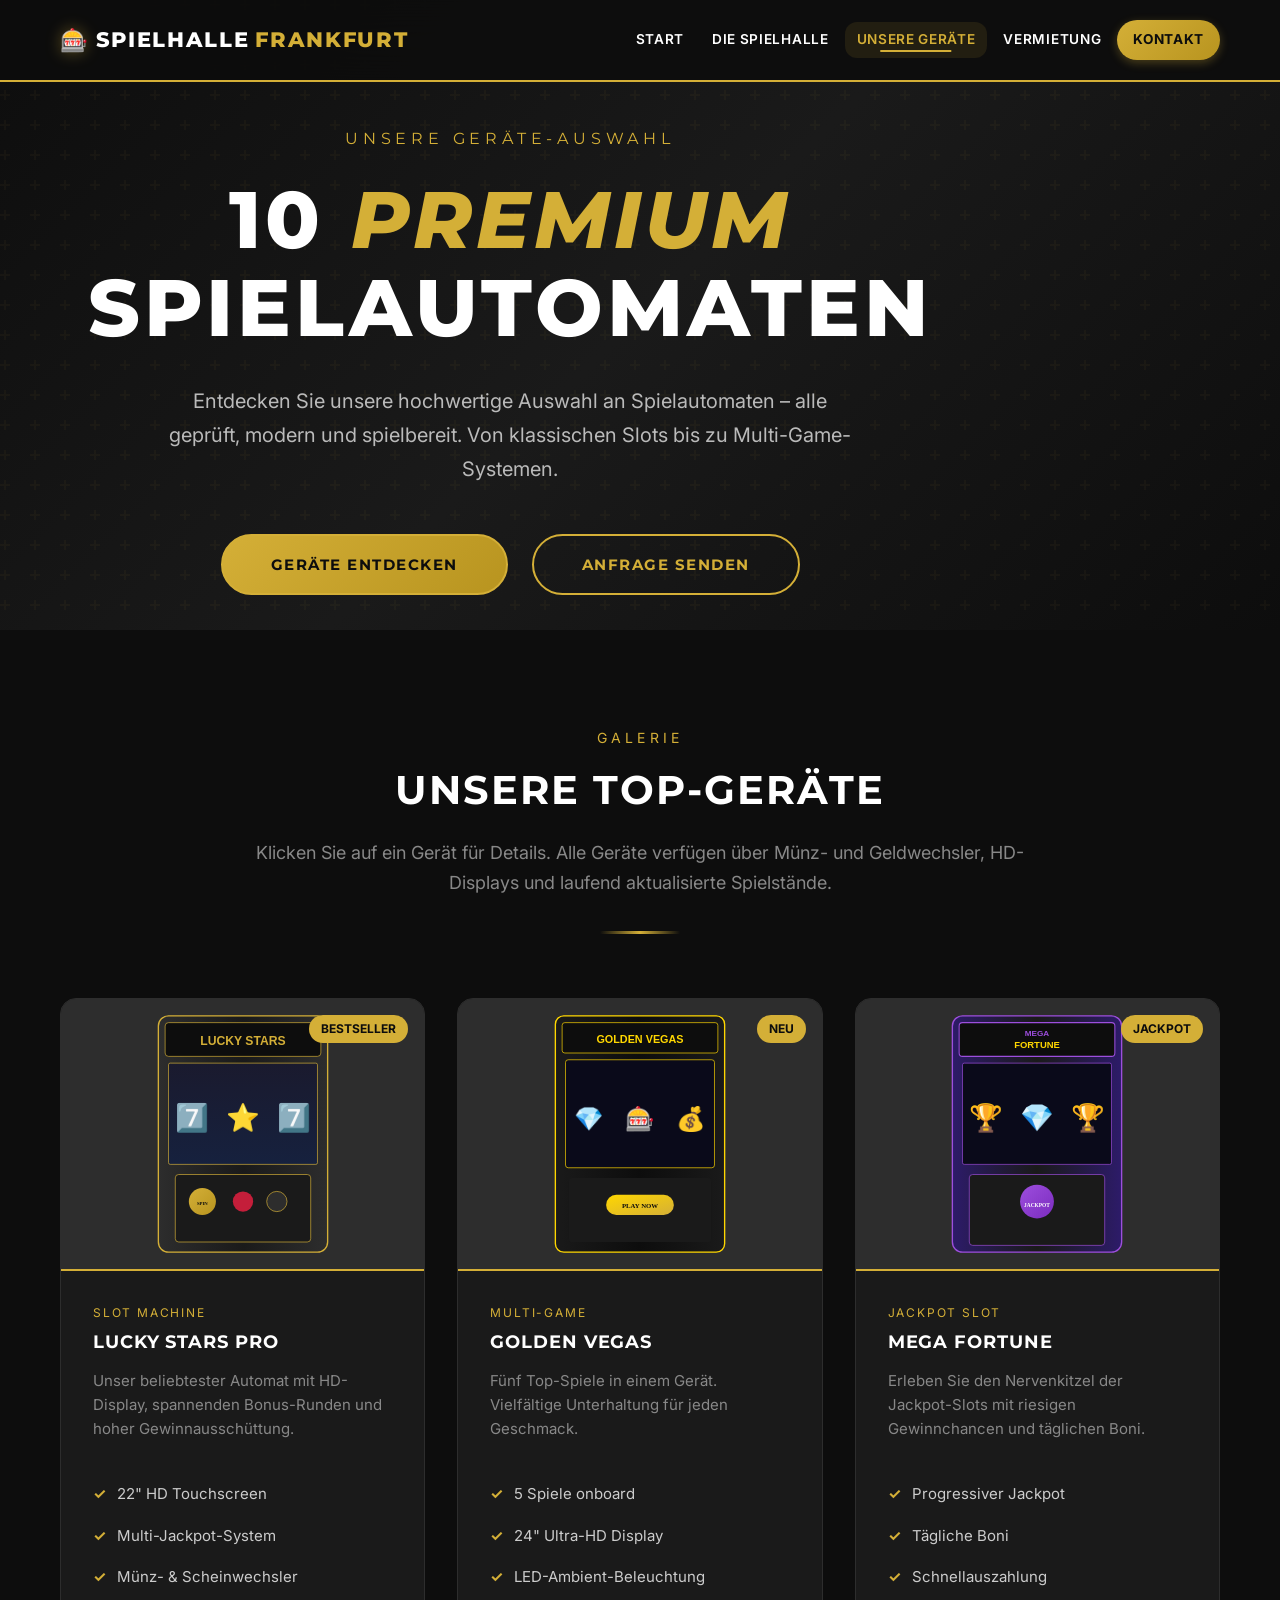
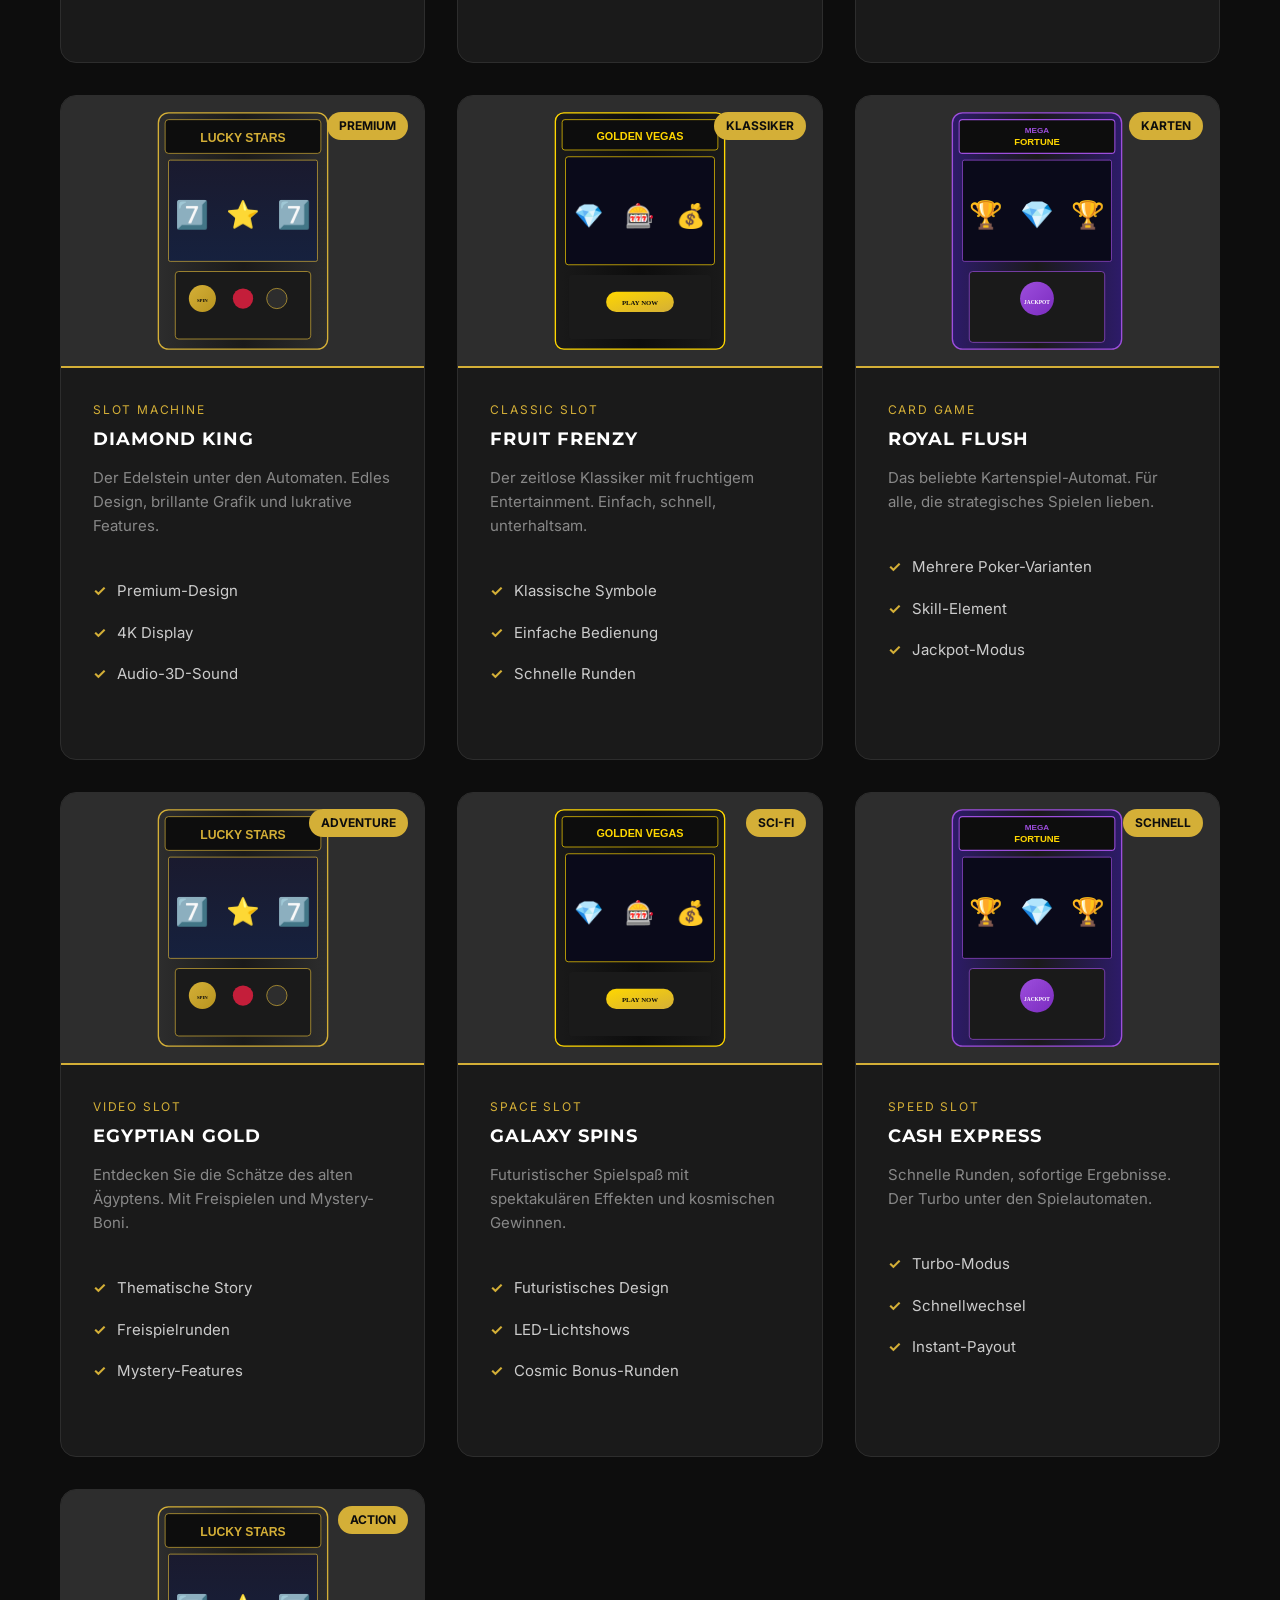
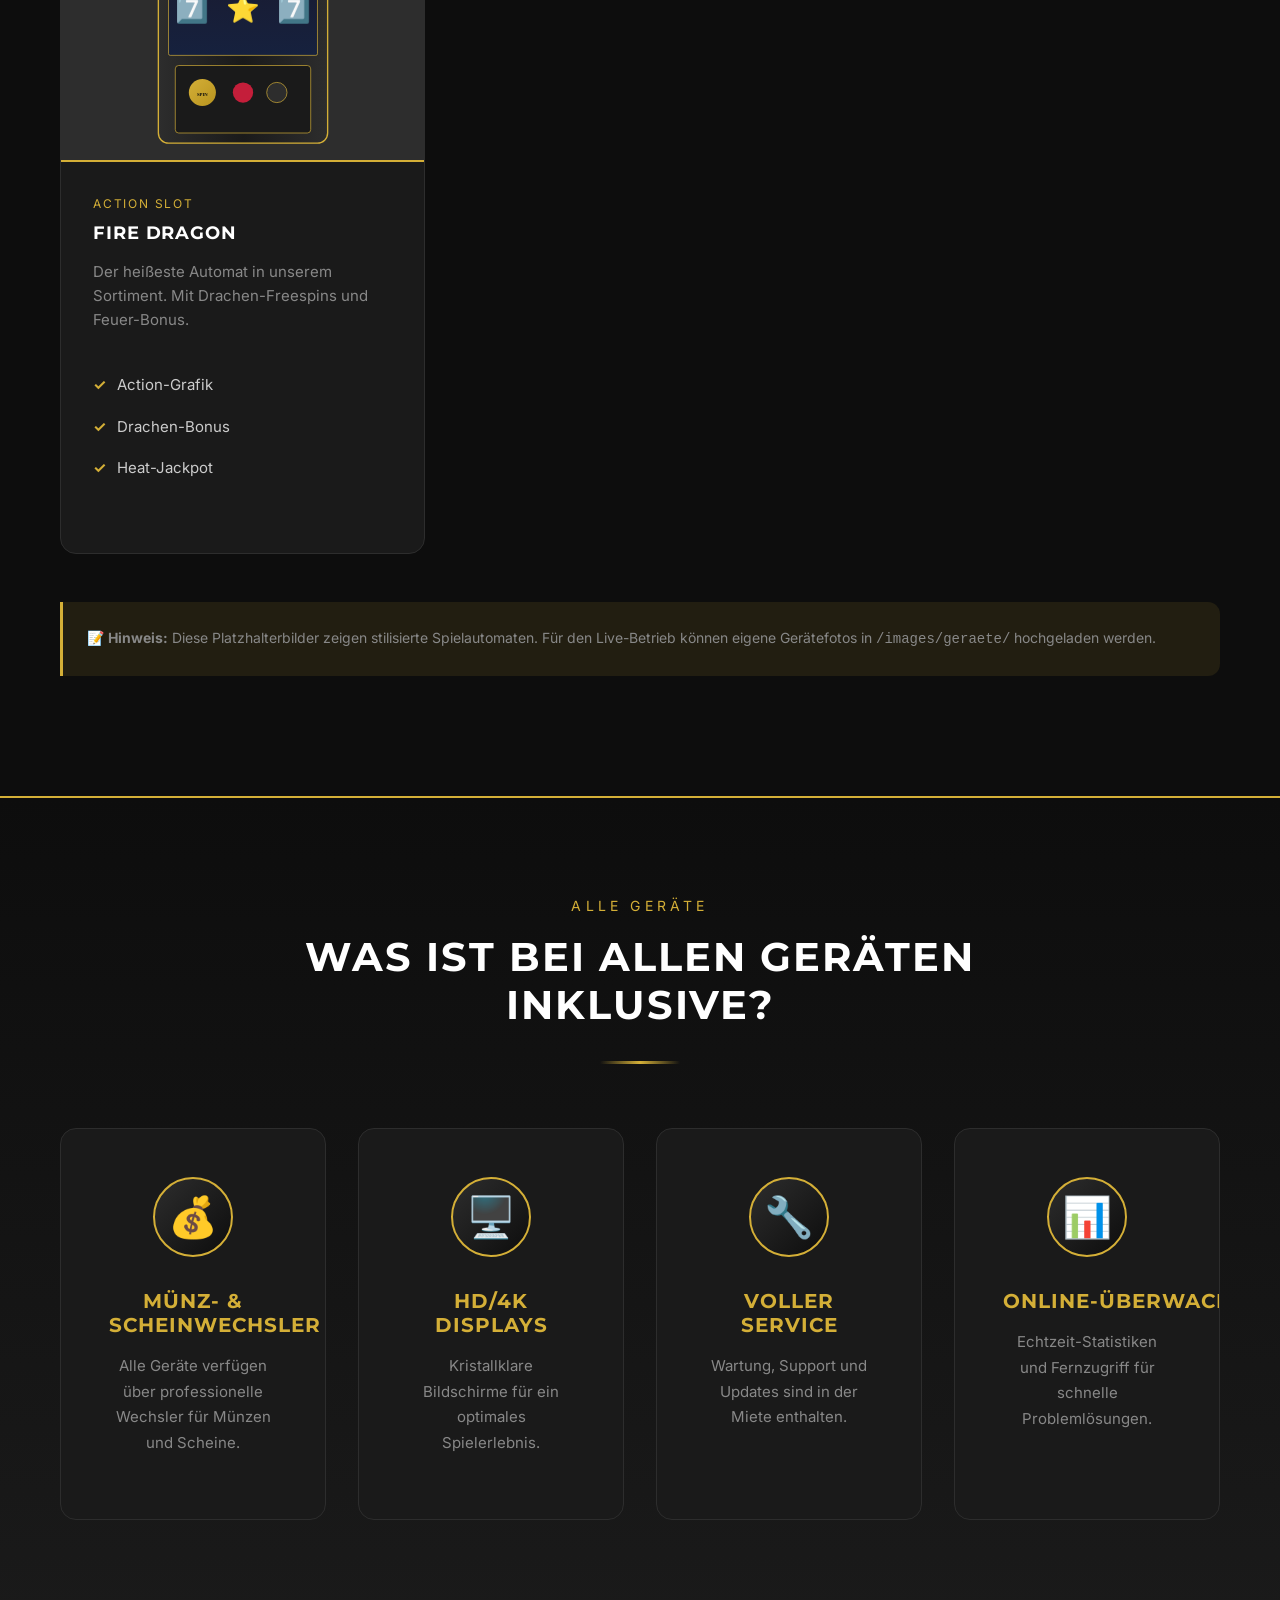
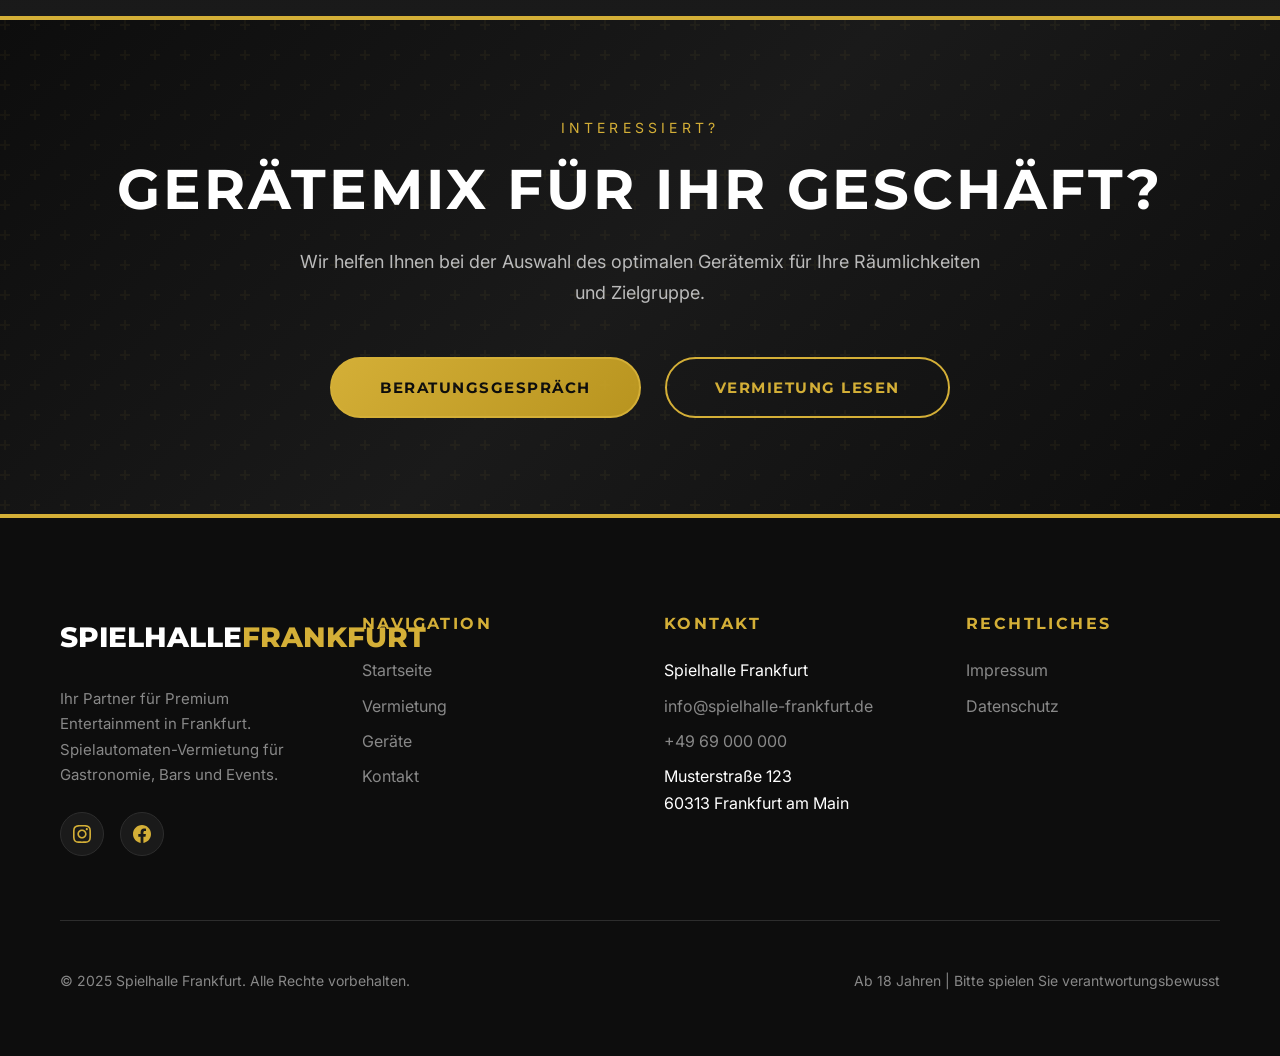
==== geraete.html @ e0581726 "Initial commit - Spielhalle Frankfurt Website" ====
<!DOCTYPE html>
<html lang="de">
<head>
    <meta charset="UTF-8">
    <meta name="viewport" content="width=device-width, initial-scale=1.0">
    <title>Unsere Geräte | Spielhalle Frankfurt</title>
    <meta name="description" content="10 hochwertige Spielautomaten zur Vermietung. Premium Slots, Multi-Games, Jackpots & mehr. Alle Geräte geprüft und auf dem neuesten Stand.">
    <meta name="keywords" content="Spielautomaten, Slots, Multi-Game, Jackpot, Vermietung, Frankfurt">
    
    <link rel="preconnect" href="https://fonts.googleapis.com">
    <link rel="preconnect" href="https://fonts.gstatic.com" crossorigin>
    <link href="https://fonts.googleapis.com/css2?family=Inter:wght@400;500;600&family=Montserrat:wght@400;600;700;800&display=swap" rel="stylesheet">
    
    <link rel="stylesheet" href="css/style.css">
    
    <meta property="og:title" content="Unsere Geräte | Spielhalle Frankfurt">
    <meta property="og:description" content="10 hochwertige Spielautomaten zur Vermietung">
    <meta property="og:type" content="website">
</head>
<body>
    <header class="header" id="header">
        <div class="container">
            <nav class="nav">
                <a href="index.html" class="logo">
                    <span class="logo__icon">🎰</span>
                    SPIELHALLE<span>FRANKFURT</span>
                </a>
                
                <button class="nav__toggle" id="navToggle" aria-label="Menü öffnen">
                    <span></span>
                    <span></span>
                    <span></span>
                </button>
                
                <ul class="nav__menu" id="navMenu">
                    <li><a href="index.html" class="nav__link">Start</a></li>
                    <li><a href="index.html#spielhalle" class="nav__link">Die Spielhalle</a></li>
                    <li><a href="geraete.html" class="nav__link active">Unsere Geräte</a></li>
                    <li><a href="vermietung.html" class="nav__link">Vermietung</a></li>
                    <li><a href="kontakt.html" class="nav__link nav__link--cta">Kontakt</a></li>
                </ul>
            </nav>
        </div>
    </header>

    <section class="hero" style="min-height: 70vh;">
        <div class="container">
            <div class="hero__content">
                <p class="hero__subtitle">Unsere Geräte-Auswahl</p>
                <h1 class="hero__title">
                    10 <span>Premium</span> Spielautomaten
                </h1>
                <p class="hero__text">
                    Entdecken Sie unsere hochwertige Auswahl an Spielautomaten – 
                    alle geprüft, modern und spielbereit. Von klassischen Slots bis zu Multi-Game-Systemen.
                </p>
                <div class="hero__buttons">
                    <a href="#geraete" class="btn btn--gold">Geräte entdecken</a>
                    <a href="kontakt.html" class="btn btn--outline-gold">Anfrage senden</a>
                </div>
            </div>
        </div>
    </section>

    <section class="section section--black" id="geraete">
        <div class="container">
            <header class="section-header">
                <p class="section-header__label">Galerie</p>
                <h2 class="section-header__title">Unsere Top-Geräte</h2>
                <p class="section-header__text">Klicken Sie auf ein Gerät für Details. Alle Geräte verfügen über Münz- und Geldwechsler, 
                HD-Displays und laufend aktualisierte Spielstände.</p>
                <div class="section-header__line"></div>
            </header>
            
            <div class="device-grid">
                <!-- Gerät 1 -->
                <div class="device-card">
                    <div class="device-card__image">
                        <img src="images/geraete/slot-1.svg" alt="Lucky Stars Pro Spielautomat" loading="lazy">
                        <span class="device-card__tag">Bestseller</span>
                    </div>
                    <div class="device-card__content">
                        <p class="device-card__category">Slot Machine</p>
                        <h3 class="device-card__title">Lucky Stars Pro</h3>
                        <p class="device-card__description">Unser beliebtester Automat mit HD-Display, spannenden Bonus-Runden und hoher Gewinnausschüttung.</p>
                        <ul class="service-card__list" style="margin-top: 1rem;">
                            <li>22" HD Touchscreen</li>
                            <li>Multi-Jackpot-System</li>
                            <li>Münz- & Scheinwechsler</li>
                        </ul>
                    </div>
                </div>
                
                <!-- Gerät 2 -->
                <div class="device-card">
                    <div class="device-card__image">
                        <img src="images/geraete/slot-2.svg" alt="Golden Vegas Spielautomat" loading="lazy">
                        <span class="device-card__tag">Neu</span>
                    </div>
                    <div class="device-card__content">
                        <p class="device-card__category">Multi-Game</p>
                        <h3 class="device-card__title">Golden Vegas</h3>
                        <p class="device-card__description">Fünf Top-Spiele in einem Gerät. Vielfältige Unterhaltung für jeden Geschmack.</p>
                        <ul class="service-card__list" style="margin-top: 1rem;">
                            <li>5 Spiele onboard</li>
                            <li>24" Ultra-HD Display</li>
                            <li>LED-Ambient-Beleuchtung</li>
                        </ul>
                    </div>
                </div>
                
                <!-- Gerät 3 -->
                <div class="device-card">
                    <div class="device-card__image">
                        <img src="images/geraete/slot-3.svg" alt="Mega Fortune Jackpot Spielautomat" loading="lazy">
                        <span class="device-card__tag">Jackpot</span>
                    </div>
                    <div class="device-card__content">
                        <p class="device-card__category">Jackpot Slot</p>
                        <h3 class="device-card__title">Mega Fortune</h3>
                        <p class="device-card__description">Erleben Sie den Nervenkitzel der Jackpot-Slots mit riesigen Gewinnchancen und täglichen Boni.</p>
                        <ul class="service-card__list" style="margin-top: 1rem;">
                            <li>Progressiver Jackpot</li>
                            <li>Tägliche Boni</li>
                            <li>Schnellauszahlung</li>
                        </ul>
                    </div>
                </div>
                
                <!-- Gerät 4 -->
                <div class="device-card">
                    <div class="device-card__image">
                        <img src="images/geraete/slot-1.svg" alt="Diamond King Spielautomat" loading="lazy">
                        <span class="device-card__tag">Premium</span>
                    </div>
                    <div class="device-card__content">
                        <p class="device-card__category">Slot Machine</p>
                        <h3 class="device-card__title">Diamond King</h3>
                        <p class="device-card__description">Der Edelstein unter den Automaten. Edles Design, brillante Grafik und lukrative Features.</p>
                        <ul class="service-card__list" style="margin-top: 1rem;">
                            <li>Premium-Design</li>
                            <li>4K Display</li>
                            <li>Audio-3D-Sound</li>
                        </ul>
                    </div>
                </div>
                
                <!-- Gerät 5 -->
                <div class="device-card">
                    <div class="device-card__image">
                        <img src="images/geraete/slot-2.svg" alt="Fruit Frenzy Spielautomat" loading="lazy">
                        <span class="device-card__tag">Klassiker</span>
                    </div>
                    <div class="device-card__content">
                        <p class="device-card__category">Classic Slot</p>
                        <h3 class="device-card__title">Fruit Frenzy</h3>
                        <p class="device-card__description">Der zeitlose Klassiker mit fruchtigem Entertainment. Einfach, schnell, unterhaltsam.</p>
                        <ul class="service-card__list" style="margin-top: 1rem;">
                            <li>Klassische Symbole</li>
                            <li>Einfache Bedienung</li>
                            <li>Schnelle Runden</li>
                        </ul>
                    </div>
                </div>
                
                <!-- Gerät 6 -->
                <div class="device-card">
                    <div class="device-card__image">
                        <img src="images/geraete/slot-3.svg" alt="Royal Flush Spielautomat" loading="lazy">
                        <span class="device-card__tag">Karten</span>
                    </div>
                    <div class="device-card__content">
                        <p class="device-card__category">Card Game</p>
                        <h3 class="device-card__title">Royal Flush</h3>
                        <p class="device-card__description">Das beliebte Kartenspiel-Automat. Für alle, die strategisches Spielen lieben.</p>
                        <ul class="service-card__list" style="margin-top: 1rem;">
                            <li>Mehrere Poker-Varianten</li>
                            <li>Skill-Element</li>
                            <li>Jackpot-Modus</li>
                        </ul>
                    </div>
                </div>
                
                <!-- Gerät 7 -->
                <div class="device-card">
                    <div class="device-card__image">
                        <img src="images/geraete/slot-1.svg" alt="Egyptian Gold Spielautomat" loading="lazy">
                        <span class="device-card__tag">Adventure</span>
                    </div>
                    <div class="device-card__content">
                        <p class="device-card__category">Video Slot</p>
                        <h3 class="device-card__title">Egyptian Gold</h3>
                        <p class="device-card__description">Entdecken Sie die Schätze des alten Ägyptens. Mit Freispielen und Mystery-Boni.</p>
                        <ul class="service-card__list" style="margin-top: 1rem;">
                            <li>Thematische Story</li>
                            <li>Freispielrunden</li>
                            <li>Mystery-Features</li>
                        </ul>
                    </div>
                </div>
                
                <!-- Gerät 8 -->
                <div class="device-card">
                    <div class="device-card__image">
                        <img src="images/geraete/slot-2.svg" alt="Galaxy Spins Spielautomat" loading="lazy">
                        <span class="device-card__tag">Sci-Fi</span>
                    </div>
                    <div class="device-card__content">
                        <p class="device-card__category">Space Slot</p>
                        <h3 class="device-card__title">Galaxy Spins</h3>
                        <p class="device-card__description">Futuristischer Spielspaß mit spektakulären Effekten und kosmischen Gewinnen.</p>
                        <ul class="service-card__list" style="margin-top: 1rem;">
                            <li>Futuristisches Design</li>
                            <li>LED-Lichtshows</li>
                            <li>Cosmic Bonus-Runden</li>
                        </ul>
                    </div>
                </div>
                
                <!-- Gerät 9 -->
                <div class="device-card">
                    <div class="device-card__image">
                        <img src="images/geraete/slot-3.svg" alt="Cash Express Spielautomat" loading="lazy">
                        <span class="device-card__tag">Schnell</span>
                    </div>
                    <div class="device-card__content">
                        <p class="device-card__category">Speed Slot</p>
                        <h3 class="device-card__title">Cash Express</h3>
                        <p class="device-card__description">Schnelle Runden, sofortige Ergebnisse. Der Turbo unter den Spielautomaten.</p>
                        <ul class="service-card__list" style="margin-top: 1rem;">
                            <li>Turbo-Modus</li>
                            <li>Schnellwechsel</li>
                            <li>Instant-Payout</li>
                        </ul>
                    </div>
                </div>
                
                <!-- Gerät 10 -->
                <div class="device-card">
                    <div class="device-card__image">
                        <img src="images/geraete/slot-1.svg" alt="Fire Dragon Spielautomat" loading="lazy">
                        <span class="device-card__tag">Action</span>
                    </div>
                    <div class="device-card__content">
                        <p class="device-card__category">Action Slot</p>
                        <h3 class="device-card__title">Fire Dragon</h3>
                        <p class="device-card__description">Der heißeste Automat in unserem Sortiment. Mit Drachen-Freespins und Feuer-Bonus.</p>
                        <ul class="service-card__list" style="margin-top: 1rem;">
                            <li>Action-Grafik</li>
                            <li>Drachen-Bonus</li>
                            <li>Heat-Jackpot</li>
                        </ul>
                    </div>
                </div>
            </div>
            
            <div class="todo-note" style="margin-top: 3rem;">
                <strong>Hinweis:</strong> Diese Platzhalterbilder zeigen stilisierte Spielautomaten. 
                Für den Live-Betrieb können eigene Gerätefotos in <code>/images/geraete/</code> hochgeladen werden.
            </div>
        </div>
    </section>

    <section class="section section--gold-accent">
        <div class="container">
            <header class="section-header">
                <p class="section-header__label">Alle Geräte</p>
                <h2 class="section-header__title">Was ist bei allen Geräten inklusive?</h2>
                <div class="section-header__line"></div>
            </header>
            
            <div class="feature-grid">
                <div class="feature-card">
                    <div class="feature-card__icon">💰</div>
                    <h3 class="feature-card__title">Münz- & Scheinwechsler</h3>
                    <p class="feature-card__text">Alle Geräte verfügen über professionelle Wechsler für Münzen und Scheine.</p>
                </div>
                
                <div class="feature-card">
                    <div class="feature-card__icon">🖥️</div>
                    <h3 class="feature-card__title">HD/4K Displays</h3>
                    <p class="feature-card__text">Kristallklare Bildschirme für ein optimales Spielerlebnis.</p>
                </div>
                
                <div class="feature-card">
                    <div class="feature-card__icon">🔧</div>
                    <h3 class="feature-card__title">Voller Service</h3>
                    <p class="feature-card__text">Wartung, Support und Updates sind in der Miete enthalten.</p>
                </div>
                
                <div class="feature-card">
                    <div class="feature-card__icon">📊</div>
                    <h3 class="feature-card__title">Online-Überwachung</h3>
                    <p class="feature-card__text">Echtzeit-Statistiken und Fernzugriff für schnelle Problemlösungen.</p>
                </div>
            </div>
        </div>
    </section>

    <section class="cta-section">
        <div class="container">
            <p class="section-header__label" style="margin-bottom: 1rem;">Interessiert?</p>
            <h2 class="cta-section__title">Gerätemix für Ihr Geschäft?</h2>
            <p class="cta-section__text">Wir helfen Ihnen bei der Auswahl des optimalen Gerätemix für Ihre Räumlichkeiten und Zielgruppe.</p>
            <div class="hero__buttons" style="justify-content: center;">
                <a href="kontakt.html" class="btn btn--gold">Beratungsgespräch</a>
                <a href="vermietung.html" class="btn btn--outline-gold">Vermietung lesen</a>
            </div>
        </div>
    </section>

    <footer class="footer">
        <div class="container">
            <div class="footer-grid">
                <div class="footer-brand">
                    <p class="footer-logo">SPIELHALLE<span>FRANKFURT</span></p>
                    <p class="footer-text">Ihr Partner für Premium Entertainment in Frankfurt. Spielautomaten-Vermietung für Gastronomie, Bars und Events.</p>
                    <div class="footer-social">
                        <a href="#" aria-label="Instagram">
                            <svg width="18" height="18" viewBox="0 0 24 24" fill="currentColor"><path d="M12 2.163c3.204 0 3.584.012 4.85.07 3.252.148 4.771 1.691 4.919 4.919.058 1.265.069 1.645.069 4.849 0 3.205-.012 3.584-.069 4.849-.149 3.225-1.664 4.771-4.919 4.919-1.266.058-1.644.07-4.85.07-3.204 0-3.584-.012-4.849-.07-3.26-.149-4.771-1.699-4.919-4.92-.058-1.265-.07-1.644-.07-4.849 0-3.204.013-3.583.07-4.849.149-3.227 1.664-4.771 4.919-4.919 1.266-.057 1.645-.069 4.849-.069zm0-2.163c-3.259 0-3.667.014-4.947.072-4.358.2-6.78 2.618-6.98 6.98-.059 1.281-.073 1.689-.073 4.948 0 3.259.014 3.668.072 4.948.2 4.358 2.618 6.78 6.98 6.98 1.281.058 1.689.072 4.948.072 3.259 0 3.668-.014 4.948-.072 4.354-.2 6.782-2.618 6.979-6.98.059-1.28.073-1.689.073-4.948 0-3.259-.014-3.667-.072-4.947-.196-4.354-2.617-6.78-6.979-6.98-1.281-.059-1.69-.073-4.949-.073zm0 5.838c-3.403 0-6.162 2.759-6.162 6.162s2.759 6.163 6.162 6.163 6.162-2.759 6.162-6.163c0-3.403-2.759-6.162-6.162-6.162zm0 10.162c-2.209 0-4-1.79-4-4 0-2.209 1.791-4 4-4s4 1.791 4 4c0 2.21-1.791 4-4 4zm6.406-11.845c-.796 0-1.441.645-1.441 1.44s.645 1.44 1.441 1.44c.795 0 1.439-.645 1.439-1.44s-.644-1.44-1.439-1.44z"/></svg>
                        </a>
                        <a href="#" aria-label="Facebook">
                            <svg width="18" height="18" viewBox="0 0 24 24" fill="currentColor"><path d="M24 12.073c0-6.627-5.373-12-12-12s-12 5.373-12 12c0 5.99 4.388 10.954 10.125 11.854v-8.385H7.078v-3.47h3.047V9.43c0-3.007 1.792-4.669 4.533-4.669 1.312 0 2.686.235 2.686.235v2.953H15.83c-1.491 0-1.956.925-1.956 1.874v2.25h3.328l-.532 3.47h-2.796v8.385C19.612 23.027 24 18.062 24 12.073z"/></svg>
                        </a>
                    </div>
                </div>
                
                <div class="footer-nav">
                    <h4 class="footer-title">Navigation</h4>
                    <ul class="footer-links">
                        <li><a href="index.html">Startseite</a></li>
                        <li><a href="vermietung.html">Vermietung</a></li>
                        <li><a href="geraete.html">Geräte</a></li>
                        <li><a href="kontakt.html">Kontakt</a></li>
                    </ul>
                </div>
                
                <div class="footer-contact">
                    <h4 class="footer-title">Kontakt</h4>
                    <ul class="footer-links">
                        <li>Spielhalle Frankfurt</li>
                        <li><a href="mailto:info@spielhalle-frankfurt.de">info@spielhalle-frankfurt.de</a></li>
                        <li><a href="tel:+4969000000">+49 69 000 000</a></li>
                        <li>Musterstraße 123<br>60313 Frankfurt am Main</li>
                    </ul>
                </div>
                
                <div class="footer-legal">
                    <h4 class="footer-title">Rechtliches</h4>
                    <ul class="footer-links">
                        <li><a href="impressum.html">Impressum</a></li>
                        <li><a href="datenschutz.html">Datenschutz</a></li>
                    </ul>
                </div>
            </div>
            
            <div class="footer-bottom">
                <p>&copy; 2025 Spielhalle Frankfurt. Alle Rechte vorbehalten.</p>
                <p>Ab 18 Jahren | Bitte spielen Sie verantwortungsbewusst</p>
            </div>
        </div>
    </footer>

    <script src="js/main.js"></script>
</body>
</html>
---- css/style.css ----
/* ========================================
   SPIELHALLE FRANKFURT
   Schwarz ✦ Gold ✦ Entertainment
   Automatenvermietung & Spielhalle
   ======================================== */

/* CSS Custom Properties */
:root {
    /* Casino Farbpalette - Schwarz/Gold */
    --color-black: #0D0D0D;
    --color-black-light: #1A1A1A;
    --color-black-lighter: #2D2D2D;
    --color-gold: #D4AF37;
    --color-gold-light: #F4D03F;
    --color-gold-dark: #B8941F;
    --color-gold-accent: #FFD700;
    --color-yellow: #FFCC00;
    --color-red: #C41E3A;
    --color-white: #FFFFFF;
    --color-gray: #888888;
    --color-gray-light: #CCCCCC;
    
    /* Schriften */
    --font-heading: 'Montserrat', Georgia, sans-serif;
    --font-body: 'Inter', -apple-system, BlinkMacSystemFont, sans-serif;
    
    /* Abstände */
    --space-xs: 0.5rem;
    --space-sm: 1rem;
    --space-md: 1.5rem;
    --space-lg: 2rem;
    --space-xl: 3rem;
    --space-2xl: 4rem;
    --space-3xl: 6rem;
    
    /* Container */
    --container-max: 1200px;
    --container-padding: 1.25rem;
    
    /* Übergänge */
    --transition-fast: 0.2s ease;
    --transition-base: 0.3s ease;
    --transition-slow: 0.5s ease;
    
    /* Border Radius */
    --radius-sm: 6px;
    --radius-md: 12px;
    --radius-lg: 16px;
    --radius-full: 9999px;
}

/* ========================================
   RESET & BASE
   ======================================== */
*, *::before, *::after {
    box-sizing: border-box;
    margin: 0;
    padding: 0;
}

html {
    font-size: 16px;
    scroll-behavior: smooth;
    -webkit-font-smoothing: antialiased;
    -moz-osx-font-smoothing: grayscale;
}

body {
    font-family: var(--font-body);
    font-weight: 400;
    line-height: 1.7;
    color: var(--color-white);
    background-color: var(--color-black);
}

img {
    max-width: 100%;
    height: auto;
    display: block;
}

a {
    color: inherit;
    text-decoration: none;
}

ul, ol {
    list-style: none;
}

/* ========================================
   TYPOGRAPHY
   ======================================== */
h1, h2, h3, h4, h5, h6 {
    font-family: var(--font-heading);
    font-weight: 700;
    line-height: 1.2;
    text-transform: uppercase;
    letter-spacing: 0.05em;
}

h1 { 
    font-size: clamp(2.5rem, 6vw, 4.5rem); 
}

h2 { 
    font-size: clamp(1.75rem, 4vw, 2.5rem); 
}

h3 { 
    font-size: clamp(1.25rem, 3vw, 1.75rem); 
}

h4 { 
    font-size: 1.125rem; 
}

p {
    margin-bottom: var(--space-sm);
}

.text-gold {
    color: var(--color-gold);
}

.text-center {
    text-align: center;
}

/* ========================================
   LAYOUT & CONTAINER
   ======================================== */
.container {
    width: 100%;
    max-width: var(--container-max);
    margin: 0 auto;
    padding: 0 var(--container-padding);
    box-sizing: border-box;
}

/* Fix for container overflow */
.container::after {
    content: '';
    display: table;
    clear: both;
}

.section {
    padding: var(--space-3xl) 0;
}

.section--black {
    background-color: var(--color-black);
}

.section--black-light {
    background-color: var(--color-black-light);
}

.section--gradient {
    background: linear-gradient(135deg, var(--color-black) 0%, var(--color-black-light) 50%, var(--color-black) 100%);
}

.section--gold-accent {
    background: linear-gradient(180deg, var(--color-black) 0%, var(--color-black-light) 100%);
    border-top: 2px solid var(--color-gold);
    border-bottom: 2px solid var(--color-gold);
}

/* Grid System */
.grid {
    display: grid;
    gap: var(--space-lg);
}

.grid--2 {
    grid-template-columns: repeat(auto-fit, minmax(280px, 1fr));
}

.grid--3 {
    grid-template-columns: repeat(auto-fit, minmax(260px, 1fr));
}

.grid--4 {
    grid-template-columns: repeat(auto-fit, minmax(220px, 1fr));
}

/* Flex */
.flex {
    display: flex;
}

.flex-wrap {
    flex-wrap: wrap;
}

.items-center {
    align-items: center;
}

.justify-between {
    justify-content: space-between;
}

.justify-center {
    justify-content: center;
}

.gap-md {
    gap: var(--space-md);
}

.gap-lg {
    gap: var(--space-lg);
}

/* ========================================
   HEADER & NAVIGATION - KOMPAKT
   ======================================== */
.header {
    position: fixed;
    top: 0;
    left: 0;
    right: 0;
    z-index: 1000;
    background: rgba(13, 13, 13, 0.95);
    backdrop-filter: blur(20px);
    -webkit-backdrop-filter: blur(20px);
    border-bottom: 2px solid var(--color-gold);
    transition: all 0.3s ease;
}

.header--scrolled {
    background: rgba(13, 13, 13, 0.98);
    box-shadow: 0 4px 30px rgba(212, 175, 55, 0.3);
}

.header--scrolled .nav {
    height: 60px;
}

.header--scrolled .logo {
    font-size: 1.2rem;
}

.nav {
    display: flex;
    align-items: center;
    justify-content: space-between;
    height: 80px;
    transition: height 0.3s ease;
}

/* Logo Styles - Kompakt */
.logo {
    font-family: var(--font-heading);
    font-size: 1.3rem;
    font-weight: 800;
    color: var(--color-white);
    display: flex;
    align-items: center;
    gap: 6px;
    text-transform: uppercase;
    letter-spacing: 0.08em;
    transition: font-size 0.3s ease;
    position: relative;
    text-decoration: none;
    white-space: nowrap;
}

.logo__icon {
    font-size: 1.4rem;
    filter: drop-shadow(0 0 8px rgba(212, 175, 55, 0.4));
    transition: transform 0.3s ease;
    line-height: 1;
}

.logo:hover .logo__icon {
    transform: rotate(10deg) scale(1.05);
}

.logo span {
    color: var(--color-gold);
}

/* Navigation Menu */
.nav__menu {
    display: none;
    position: fixed;
    top: 0;
    left: 0;
    right: 0;
    bottom: 0;
    background: rgba(13, 13, 13, 0.98);
    backdrop-filter: blur(20px);
    -webkit-backdrop-filter: blur(20px);
    padding: 100px var(--space-lg) var(--space-lg);
    flex-direction: column;
    gap: var(--space-sm);
    align-items: center;
    justify-content: flex-start;
    opacity: 0;
    visibility: hidden;
    transform: translateY(-10px);
    transition: all 0.25s ease;
    z-index: 999;
    list-style: none;
    margin: 0;
}

.nav__menu.active {
    display: flex;
    opacity: 1;
    visibility: visible;
    transform: translateY(0);
}

.nav__menu li {
    margin: 0;
    padding: 0;
}

.nav__link {
    font-weight: 600;
    font-size: 1.1rem;
    text-transform: uppercase;
    letter-spacing: 0.08em;
    padding: 10px 16px;
    border-radius: var(--radius-md);
    transition: all 0.25s ease;
    position: relative;
    color: var(--color-white);
    display: inline-block;
    text-decoration: none;
    white-space: nowrap;
}

.nav__link::after {
    content: '';
    position: absolute;
    bottom: 6px;
    left: 50%;
    transform: translateX(-50%);
    width: 0;
    height: 2px;
    background: var(--color-gold);
    transition: width 0.25s ease;
}

.nav__link:hover::after,
.nav__link.active::after {
    width: 50%;
}

.nav__link:hover {
    color: var(--color-gold);
}

.nav__link.active {
    color: var(--color-gold);
    background: rgba(212, 175, 55, 0.1);
}

/* CTA Button in Navigation - Kompakt */
.nav__link--cta {
    background: linear-gradient(135deg, var(--color-gold) 0%, var(--color-gold-dark) 100%);
    color: var(--color-black) !important;
    padding: 8px 16px;
    border-radius: var(--radius-full);
    font-weight: 700;
    font-size: 0.9rem;
    box-shadow: 0 3px 10px rgba(212, 175, 55, 0.3);
}

.nav__link--cta::after {
    display: none;
}

.nav__link--cta:hover {
    background: linear-gradient(135deg, var(--color-gold-light) 0%, var(--color-gold) 100%);
    transform: translateY(-2px);
    box-shadow: 0 5px 15px rgba(212, 175, 55, 0.4);
}

.nav__link--cta.active {
    background: linear-gradient(135deg, var(--color-gold-light) 0%, var(--color-gold) 100%);
    box-shadow: 0 0 15px rgba(212, 175, 55, 0.5);
}

/* Mobile Menu Toggle */
.nav__toggle {
    display: flex;
    flex-direction: column;
    gap: 5px;
    background: none;
    border: none;
    cursor: pointer;
    padding: 8px;
    z-index: 1001;
    position: relative;
    width: 44px;
    height: 44px;
    align-items: center;
    justify-content: center;
    border-radius: var(--radius-md);
    transition: background 0.25s ease;
}

.nav__toggle:hover {
    background: rgba(212, 175, 55, 0.1);
}

.nav__toggle span {
    display: block;
    width: 24px;
    height: 2.5px;
    background: var(--color-gold);
    border-radius: 2px;
    transition: all 0.25s ease;
}

.nav__toggle.active span:nth-child(1) {
    transform: rotate(45deg) translate(5px, 5px);
}

.nav__toggle.active span:nth-child(2) {
    opacity: 0;
}

.nav__toggle.active span:nth-child(3) {
    transform: rotate(-45deg) translate(5px, -5px);
}

/* Desktop Navigation - Früherer Breakpoint */
@media (min-width: 1024px) {
    .nav__toggle {
        display: none;
    }
    
    .nav__menu {
        display: flex !important;
        position: static;
        flex-direction: row;
        padding: 0;
        background: transparent;
        backdrop-filter: none;
        -webkit-backdrop-filter: none;
        gap: 4px;
        opacity: 1;
        visibility: visible;
        transform: none;
    }
    
    .nav__link {
        font-size: 0.85rem;
        padding: 6px 12px;
        letter-spacing: 0.05em;
    }
    
    .nav__link--cta {
        padding: 8px 16px;
        font-size: 0.85rem;
    }
}

/* Tablet - Hamburger Menu */
@media (max-width: 1023px) {
    .nav__menu {
        padding-top: 90px;
    }
}

/* Focus States */
.nav__link:focus-visible,
.nav__toggle:focus-visible {
    outline: 2px solid var(--color-gold);
    outline-offset: 2px;
}

/* Reduced Motion */
@media (prefers-reduced-motion: reduce) {
    .header,
    .nav,
    .logo,
    .nav__link,
    .nav__toggle span {
        transition: none;
    }
}

/* ========================================
   HERO SECTION
   ======================================== */
.hero {
    min-height: 100vh;
    min-height: 100dvh;
    display: flex;
    align-items: center;
    position: relative;
    padding-top: 90px;
    overflow: hidden;
    background: linear-gradient(135deg, var(--color-black) 0%, var(--color-black-light) 50%, var(--color-black) 100%);
}

.hero::before {
    content: '';
    position: absolute;
    top: 0;
    left: 0;
    right: 0;
    bottom: 0;
    opacity: 0.1;
    background-image: url("data:image/svg+xml,%3Csvg width='60' height='60' viewBox='0 0 60 60' xmlns='http://www.w3.org/2000/svg'%3E%3Cg fill='none' fill-rule='evenodd'%3E%3Cg fill='%23D4AF37' fill-opacity='0.4'%3E%3Cpath d='M36 34v-4h-2v4h-4v2h4v4h2v-4h4v-2h-4zm0-30V0h-2v4h-4v2h4v4h2V6h4V4h-4zM6 34v-4H4v4H0v2h4v4h2v-4h4v-2H6zM6 4V0H4v4H0v2h4v4h2V6h4V4H6z'/%3E%3C/g%3E%3C/g%3E%3C/svg%3E");
}

.hero__content {
    position: relative;
    z-index: 1;
    max-width: 900px;
    text-align: center;
}

.hero__subtitle {
    font-family: var(--font-heading);
    font-size: 1rem;
    letter-spacing: 0.3em;
    text-transform: uppercase;
    color: var(--color-gold);
    margin-bottom: var(--space-md);
}

.hero__title {
    font-size: clamp(2.5rem, 7vw, 5rem);
    line-height: 1.1;
    margin-bottom: var(--space-lg);
    font-weight: 800;
}

.hero__title span {
    color: var(--color-gold);
    font-style: italic;
}

.hero__text {
    font-size: 1.25rem;
    max-width: 700px;
    margin: 0 auto var(--space-xl);
    opacity: 0.9;
    color: var(--color-gray-light);
}

.hero__buttons {
    display: flex;
    flex-wrap: wrap;
    gap: var(--space-md);
    justify-content: center;
}

/* Gold accent line */
.hero__line {
    width: 100px;
    height: 3px;
    background: linear-gradient(90deg, transparent, var(--color-gold), transparent);
    margin: var(--space-xl) auto;
}

/* ========================================
   BUTTONS
   ======================================== */
.btn {
    display: inline-flex;
    align-items: center;
    justify-content: center;
    gap: var(--space-xs);
    padding: var(--space-sm) var(--space-xl);
    font-family: var(--font-heading);
    font-size: 0.9375rem;
    font-weight: 700;
    text-transform: uppercase;
    letter-spacing: 0.1em;
    border-radius: var(--radius-full);
    cursor: pointer;
    transition: var(--transition-base);
    border: 2px solid transparent;
    text-align: center;
}

.btn--gold {
    background: linear-gradient(135deg, var(--color-gold) 0%, var(--color-gold-dark) 100%);
    color: var(--color-black);
    border-color: var(--color-gold);
}

.btn--gold:hover {
    background: linear-gradient(135deg, var(--color-gold-light) 0%, var(--color-gold) 100%);
    transform: translateY(-3px);
    box-shadow: 0 8px 25px rgba(212, 175, 55, 0.4);
}

.btn--outline-gold {
    background: transparent;
    color: var(--color-gold);
    border-color: var(--color-gold);
}

.btn--outline-gold:hover {
    background: var(--color-gold);
    color: var(--color-black);
    transform: translateY(-3px);
    box-shadow: 0 8px 25px rgba(212, 175, 55, 0.3);
}

.btn--small {
    padding: var(--space-xs) var(--space-md);
    font-size: 0.875rem;
}

/* ========================================
   FEATURE CARDS
   ======================================== */
.feature-grid {
    display: grid;
    grid-template-columns: repeat(auto-fit, minmax(250px, 1fr));
    gap: var(--space-lg);
}

.feature-card {
    background: var(--color-black-light);
    padding: var(--space-xl);
    border-radius: var(--radius-lg);
    text-align: center;
    transition: var(--transition-base);
    border: 1px solid var(--color-black-lighter);
    position: relative;
    overflow: hidden;
}

.feature-card::before {
    content: '';
    position: absolute;
    top: 0;
    left: 0;
    right: 0;
    height: 3px;
    background: linear-gradient(90deg, transparent, var(--color-gold), transparent);
    opacity: 0;
    transition: var(--transition-base);
}

.feature-card:hover {
    transform: translateY(-8px);
    border-color: var(--color-gold);
    box-shadow: 0 20px 40px rgba(212, 175, 55, 0.15);
}

.feature-card:hover::before {
    opacity: 1;
}

.feature-card__icon {
    width: 80px;
    height: 80px;
    margin: 0 auto var(--space-lg);
    background: linear-gradient(135deg, var(--color-black-lighter) 0%, var(--color-black) 100%);
    border-radius: 50%;
    display: flex;
    align-items: center;
    justify-content: center;
    font-size: 2.5rem;
    border: 2px solid var(--color-gold);
}

.feature-card__title {
    font-family: var(--font-heading);
    font-size: 1.25rem;
    margin-bottom: var(--space-sm);
    color: var(--color-gold);
}

.feature-card__text {
    font-size: 0.9375rem;
    color: var(--color-gray);
}

/* ========================================
   SERVICE CARDS (Vermietung)
   ======================================== */
.service-grid {
    display: grid;
    grid-template-columns: repeat(auto-fit, minmax(300px, 1fr));
    gap: var(--space-xl);
}

.service-card {
    background: var(--color-black-light);
    border-radius: var(--radius-lg);
    overflow: hidden;
    transition: var(--transition-base);
    border: 1px solid var(--color-black-lighter);
}

.service-card:hover {
    border-color: var(--color-gold);
    transform: translateY(-5px);
    box-shadow: 0 15px 35px rgba(212, 175, 55, 0.1);
}

.service-card__image {
    aspect-ratio: 16 / 9;
    background: var(--color-black-lighter);
    position: relative;
    overflow: hidden;
    display: flex;
    align-items: center;
    justify-content: center;
}

.service-card__image img {
    width: 100%;
    height: 100%;
    object-fit: cover;
    object-position: center;
}

.service-card__placeholder {
    width: 100%;
    height: 100%;
    object-fit: cover;
}

.service-card__placeholder {
    display: flex;
    align-items: center;
    justify-content: center;
    color: var(--color-gold);
    font-size: 1.5rem;
    text-align: center;
    border: 2px dashed var(--color-gold);
}

.service-card__content {
    padding: var(--space-lg);
}

.service-card__title {
    font-size: 1.25rem;
    margin-bottom: var(--space-sm);
    color: var(--color-gold);
}

.service-card__text {
    font-size: 0.9375rem;
    color: var(--color-gray);
    margin-bottom: var(--space-md);
}

.service-card__list {
    margin-bottom: var(--space-lg);
}

.service-card__list li {
    padding: var(--space-xs) 0;
    padding-left: 1.5rem;
    position: relative;
    color: var(--color-gray-light);
    font-size: 0.9375rem;
}

.service-card__list li::before {
    content: '✓';
    position: absolute;
    left: 0;
    color: var(--color-gold);
    font-weight: 700;
}

/* ========================================
   DEVICE/GERÄTE CARDS
   ======================================== */
.device-grid {
    display: grid;
    grid-template-columns: repeat(auto-fill, minmax(280px, 1fr));
    gap: var(--space-lg);
}

.device-card {
    background: var(--color-black-light);
    border-radius: var(--radius-lg);
    overflow: hidden;
    transition: var(--transition-base);
    border: 1px solid var(--color-black-lighter);
}

.device-card:hover {
    transform: translateY(-8px);
    border-color: var(--color-gold);
    box-shadow: 0 15px 35px rgba(212, 175, 55, 0.15);
}

.device-card__image {
    aspect-ratio: 4 / 3;
    background: var(--color-black-lighter);
    position: relative;
    overflow: hidden;
    border-bottom: 2px solid var(--color-gold);
    display: flex;
    align-items: center;
    justify-content: center;
}

.device-card__image img {
    width: 100%;
    height: 100%;
    object-fit: contain;
    object-position: center;
    background: var(--color-black-lighter);
}

.device-card__placeholder {
    width: 100%;
    height: 100%;
    object-fit: cover;
}

.device-card__placeholder {
    display: flex;
    flex-direction: column;
    align-items: center;
    justify-content: center;
    color: var(--color-gold);
    gap: var(--space-sm);
}

.device-card__placeholder-icon {
    font-size: 3rem;
    opacity: 0.5;
}

.device-card__placeholder-text {
    font-size: 0.875rem;
    opacity: 0.7;
}

.device-card__tag {
    position: absolute;
    top: var(--space-sm);
    right: var(--space-sm);
    background: var(--color-gold);
    color: var(--color-black);
    padding: 4px 12px;
    border-radius: var(--radius-full);
    font-size: 0.75rem;
    font-weight: 700;
    text-transform: uppercase;
}

.device-card__content {
    padding: var(--space-lg);
}

.device-card__category {
    font-size: 0.75rem;
    text-transform: uppercase;
    letter-spacing: 0.15em;
    color: var(--color-gold);
    margin-bottom: var(--space-xs);
}

.device-card__title {
    font-size: 1.125rem;
    margin-bottom: var(--space-sm);
}

.device-card__description {
    font-size: 0.9375rem;
    color: var(--color-gray);
    line-height: 1.6;
}

/* ========================================
   CTA SECTION
   ======================================== */
.cta-section {
    background: linear-gradient(135deg, var(--color-black) 0%, var(--color-black-light) 50%, var(--color-black) 100%);
    color: var(--color-white);
    text-align: center;
    padding: var(--space-3xl) 0;
    position: relative;
    border-top: 2px solid var(--color-gold);
    border-bottom: 2px solid var(--color-gold);
}

.cta-section::before {
    content: '';
    position: absolute;
    top: 0;
    left: 0;
    right: 0;
    bottom: 0;
    opacity: 0.05;
    background-image: url("data:image/svg+xml,%3Csvg width='60' height='60' viewBox='0 0 60 60' xmlns='http://www.w3.org/2000/svg'%3E%3Cg fill='none' fill-rule='evenodd'%3E%3Cg fill='%23D4AF37' fill-opacity='1'%3E%3Cpath d='M36 34v-4h-2v4h-4v2h4v4h2v-4h4v-2h-4zm0-30V0h-2v4h-4v2h4v4h2V6h4V4h-4zM6 34v-4H4v4H0v2h4v4h2v-4h4v-2H6zM6 4V0H4v4H0v2h4v4h2V6h4V4H6z'/%3E%3C/g%3E%3C/g%3E%3C/svg%3E");
}

.cta-section__title {
    font-size: clamp(2rem, 5vw, 3.5rem);
    margin-bottom: var(--space-md);
    position: relative;
}

.cta-section__text {
    max-width: 700px;
    margin: 0 auto var(--space-xl);
    font-size: 1.125rem;
    opacity: 0.9;
    color: var(--color-gray-light);
    position: relative;
}

/* ========================================
   CONTACT SECTION
   ======================================== */
.contact-wrapper {
    display: grid;
    grid-template-columns: 1fr;
    gap: var(--space-2xl);
}

@media (min-width: 992px) {
    .contact-wrapper {
        grid-template-columns: 1fr 1.2fr;
    }
}

.contact-info__item {
    display: flex;
    align-items: flex-start;
    gap: var(--space-lg);
    margin-bottom: var(--space-xl);
    padding: var(--space-lg);
    background: var(--color-black-light);
    border-radius: var(--radius-lg);
    border-left: 3px solid var(--color-gold);
    transition: var(--transition-base);
}

.contact-info__item:hover {
    transform: translateX(5px);
    border-left-width: 5px;
}

.contact-info__icon {
    width: 60px;
    height: 60px;
    background: var(--color-black-lighter);
    border-radius: 50%;
    display: flex;
    align-items: center;
    justify-content: center;
    color: var(--color-gold);
    font-size: 1.5rem;
    flex-shrink: 0;
    border: 2px solid var(--color-gold);
}

.contact-info__content h4 {
    font-size: 1.125rem;
    margin-bottom: var(--space-xs);
    color: var(--color-gold);
}

.contact-info__content p {
    color: var(--color-gray);
    margin: 0;
    font-size: 1rem;
}

.contact-info__content a {
    color: var(--color-white);
    transition: var(--transition-fast);
}

.contact-info__content a:hover {
    color: var(--color-gold);
}

.contact-map {
    background: var(--color-black-light);
    border-radius: var(--radius-lg);
    min-height: 300px;
    display: flex;
    align-items: center;
    justify-content: center;
    color: var(--color-gold);
    font-size: 1.25rem;
    border: 2px dashed var(--color-gold);
}

/* ========================================
   FORMS
   ======================================== */
.form {
    background: var(--color-black-light);
    padding: var(--space-2xl);
    border-radius: var(--radius-lg);
    border: 1px solid var(--color-black-lighter);
}

.form-group {
    margin-bottom: var(--space-lg);
}

.form-label {
    display: block;
    font-size: 0.875rem;
    font-weight: 600;
    text-transform: uppercase;
    letter-spacing: 0.1em;
    margin-bottom: var(--space-xs);
    color: var(--color-gold);
}

.form-label--required::after {
    content: ' *';
    color: var(--color-red);
}

.form-input,
.form-textarea,
.form-select {
    width: 100%;
    padding: var(--space-sm) var(--space-md);
    border: 2px solid var(--color-black-lighter);
    border-radius: var(--radius-md);
    font-family: var(--font-body);
    font-size: 1rem;
    background: var(--color-black);
    color: var(--color-white);
    transition: var(--transition-fast);
}

.form-input:focus,
.form-textarea:focus,
.form-select:focus {
    outline: none;
    border-color: var(--color-gold);
    box-shadow: 0 0 0 3px rgba(212, 175, 55, 0.1);
}

.form-input::placeholder,
.form-textarea::placeholder {
    color: var(--color-gray);
}

.form-textarea {
    resize: vertical;
    min-height: 150px;
}

.form-select {
    cursor: pointer;
    appearance: none;
    background-image: url("data:image/svg+xml,%3Csvg xmlns='http://www.w3.org/2000/svg' fill='none' viewBox='0 0 24 24' stroke='%23D4AF37'%3E%3Cpath stroke-linecap='round' stroke-linejoin='round' stroke-width='2' d='M19 9l-7 7-7-7'%3E%3C/path%3E%3C/svg%3E");
    background-repeat: no-repeat;
    background-position: right 12px center;
    background-size: 20px;
}

.form-checkbox {
    display: flex;
    align-items: flex-start;
    gap: var(--space-sm);
    cursor: pointer;
}

.form-checkbox input {
    margin-top: 4px;
    accent-color: var(--color-gold);
    width: 18px;
    height: 18px;
}

.form-checkbox span {
    font-size: 0.875rem;
    color: var(--color-gray);
}

.form-checkbox a {
    color: var(--color-gold);
    text-decoration: underline;
}

.form-message {
    padding: var(--space-md);
    border-radius: var(--radius-md);
    margin-bottom: var(--space-md);
}

.form-message--success {
    background: rgba(212, 175, 55, 0.1);
    color: var(--color-gold);
    border: 1px solid var(--color-gold);
}

.form-message--error {
    background: rgba(196, 30, 58, 0.1);
    color: var(--color-red);
    border: 1px solid var(--color-red);
}

/* ========================================
   SECTION HEADER
   ======================================== */
.section-header {
    text-align: center;
    max-width: 800px;
    margin: 0 auto var(--space-2xl);
}

.section-header__label {
    font-size: 0.875rem;
    text-transform: uppercase;
    letter-spacing: 0.3em;
    color: var(--color-gold);
    margin-bottom: var(--space-sm);
}

.section-header__title {
    margin-bottom: var(--space-md);
}

.section-header__text {
    color: var(--color-gray);
    font-size: 1.125rem;
}

/* Gold accent line */
.section-header__line {
    width: 80px;
    height: 3px;
    background: linear-gradient(90deg, transparent, var(--color-gold), transparent);
    margin: var(--space-lg) auto 0;
}

/* ========================================
   TARGET AUDIENCE
   ======================================== */
.target-grid {
    display: grid;
    grid-template-columns: repeat(auto-fit, minmax(200px, 1fr));
    gap: var(--space-lg);
}

.target-card {
    background: var(--color-black-light);
    padding: var(--space-xl);
    border-radius: var(--radius-lg);
    text-align: center;
    transition: var(--transition-base);
    border: 1px solid var(--color-black-lighter);
}

.target-card:hover {
    border-color: var(--color-gold);
    transform: translateY(-5px);
}

.target-card__icon {
    width: 70px;
    height: 70px;
    margin: 0 auto var(--space-md);
    background: var(--color-black);
    border-radius: 50%;
    display: flex;
    align-items: center;
    justify-content: center;
    font-size: 2rem;
    border: 2px solid var(--color-gold);
}

.target-card__title {
    font-size: 1.125rem;
    margin-bottom: var(--space-xs);
}

.target-card__text {
    font-size: 0.875rem;
    color: var(--color-gray);
}

/* ========================================
   STATS
   ======================================== */
.stats-grid {
    display: grid;
    grid-template-columns: repeat(auto-fit, minmax(200px, 1fr));
    gap: var(--space-xl);
    text-align: center;
}

.stat-item {
    padding: var(--space-xl);
    background: var(--color-black-light);
    border-radius: var(--radius-lg);
    border: 1px solid var(--color-black-lighter);
}

.stat-item__number {
    font-family: var(--font-heading);
    font-size: clamp(2.5rem, 5vw, 3.5rem);
    font-weight: 800;
    color: var(--color-gold);
    line-height: 1;
}

.stat-item__label {
    font-size: 0.9375rem;
    color: var(--color-gray);
    margin-top: var(--space-sm);
    text-transform: uppercase;
    letter-spacing: 0.1em;
}

/* ========================================
   FOOTER
   ======================================== */
.footer {
    background: var(--color-black);
    color: var(--color-white);
    padding: var(--space-3xl) 0 var(--space-xl);
    border-top: 2px solid var(--color-gold);
}

.footer-grid {
    display: grid;
    grid-template-columns: repeat(auto-fit, minmax(200px, 1fr));
    gap: var(--space-xl);
    margin-bottom: var(--space-2xl);
}

.footer-brand {
    max-width: 300px;
}

.footer-logo {
    font-family: var(--font-heading);
    font-size: 1.75rem;
    margin-bottom: var(--space-md);
    color: var(--color-white);
    font-weight: 800;
}

.footer-logo span {
    color: var(--color-gold);
}

.footer-text {
    color: var(--color-gray);
    font-size: 0.9375rem;
    margin-bottom: var(--space-md);
}

.footer-title {
    font-size: 1rem;
    font-weight: 700;
    text-transform: uppercase;
    letter-spacing: 0.15em;
    margin-bottom: var(--space-md);
    color: var(--color-gold);
}

.footer-links li {
    margin-bottom: var(--space-xs);
}

.footer-links a {
    color: var(--color-gray);
    transition: var(--transition-fast);
}

.footer-links a:hover {
    color: var(--color-gold);
}

.footer-social {
    display: flex;
    gap: var(--space-sm);
}

.footer-social a {
    width: 44px;
    height: 44px;
    background: var(--color-black-light);
    border-radius: 50%;
    display: flex;
    align-items: center;
    justify-content: center;
    color: var(--color-gold);
    border: 1px solid var(--color-black-lighter);
    transition: var(--transition-fast);
}

.footer-social a:hover {
    background: var(--color-gold);
    color: var(--color-black);
    transform: translateY(-3px);
}

.footer-bottom {
    border-top: 1px solid var(--color-black-lighter);
    padding-top: var(--space-xl);
    display: flex;
    flex-wrap: wrap;
    gap: var(--space-md);
    justify-content: space-between;
    align-items: center;
    font-size: 0.875rem;
    color: var(--color-gray);
}

/* ========================================
   PLACEHOLDER & UTILITY
   ======================================== */
.placeholder {
    background: var(--color-black-light);
    border: 2px dashed var(--color-gold);
    border-radius: var(--radius-md);
    display: flex;
    flex-direction: column;
    align-items: center;
    justify-content: center;
    padding: var(--space-xl);
    text-align: center;
    color: var(--color-gold);
    min-height: 200px;
    gap: var(--space-sm);
}

.placeholder__icon {
    font-size: 3rem;
    opacity: 0.5;
}

.placeholder__text {
    font-size: 0.9375rem;
    opacity: 0.7;
}

.todo-note {
    background: rgba(212, 175, 55, 0.1);
    border-left: 3px solid var(--color-gold);
    padding: var(--space-md);
    margin: var(--space-md) 0;
    border-radius: 0 var(--radius-md) var(--radius-md) 0;
    font-size: 0.875rem;
    color: var(--color-gray);
}

.todo-note::before {
    content: '📝 ';
}

/* ========================================
   CAROUSEL / KARUSSELL
   ======================================== */
.carousel-section {
    overflow: hidden;
}

.carousel {
    position: relative;
    max-width: 1000px;
    margin: 0 auto;
}

.carousel__container {
    position: relative;
    border-radius: var(--radius-lg);
    overflow: hidden;
    box-shadow: 0 20px 60px rgba(0, 0, 0, 0.5);
}

.carousel__track {
    display: flex;
    transition: transform 0.5s ease-in-out;
}

.carousel__slide {
    min-width: 100%;
    position: relative;
}

.carousel__slide img {
    width: 100%;
    height: auto;
    aspect-ratio: 2 / 1;
    object-fit: cover;
    display: block;
}

.carousel__caption {
    position: absolute;
    bottom: 0;
    left: 0;
    right: 0;
    background: linear-gradient(to top, rgba(13, 13, 13, 0.95), rgba(13, 13, 13, 0.7), transparent);
    padding: var(--space-xl) var(--space-lg) var(--space-lg);
    text-align: center;
}

.carousel__caption h3 {
    font-size: 1.5rem;
    color: var(--color-gold);
    margin-bottom: var(--space-xs);
}

.carousel__caption p {
    color: var(--color-gray-light);
    font-size: 1rem;
    margin: 0;
}

/* Navigation Buttons */
.carousel__btn {
    position: absolute;
    top: 50%;
    transform: translateY(-50%);
    width: 50px;
    height: 50px;
    background: rgba(212, 175, 55, 0.9);
    border: none;
    border-radius: 50%;
    cursor: pointer;
    display: flex;
    align-items: center;
    justify-content: center;
    color: var(--color-black);
    transition: var(--transition-base);
    z-index: 10;
}

.carousel__btn:hover {
    background: var(--color-gold);
    transform: translateY(-50%) scale(1.1);
    box-shadow: 0 4px 20px rgba(212, 175, 55, 0.5);
}

.carousel__btn svg {
    width: 24px;
    height: 24px;
}

.carousel__btn--prev {
    left: var(--space-md);
}

.carousel__btn--next {
    right: var(--space-md);
}

/* Dots Indicator */
.carousel__dots {
    display: flex;
    justify-content: center;
    gap: var(--space-sm);
    margin-top: var(--space-lg);
}

.carousel__dot {
    width: 12px;
    height: 12px;
    border-radius: 50%;
    border: 2px solid var(--color-gold);
    background: transparent;
    cursor: pointer;
    transition: var(--transition-base);
}

.carousel__dot:hover {
    background: rgba(212, 175, 55, 0.5);
}

.carousel__dot.active {
    background: var(--color-gold);
    transform: scale(1.2);
}

/* Mobile Optimizations */
@media (max-width: 768px) {
    .carousel__btn {
        width: 40px;
        height: 40px;
    }
    
    .carousel__btn svg {
        width: 20px;
        height: 20px;
    }
    
    .carousel__btn--prev {
        left: var(--space-sm);
    }
    
    .carousel__btn--next {
        right: var(--space-sm);
    }
    
    .carousel__caption {
        padding: var(--space-lg) var(--space-md) var(--space-md);
    }
    
    .carousel__caption h3 {
        font-size: 1.125rem;
    }
    
    .carousel__caption p {
        font-size: 0.875rem;
    }
}

/* ========================================
   HERO QUICK INFO BAR
   ======================================== */
.hero__quick-info {
    display: flex;
    flex-wrap: wrap;
    justify-content: center;
    gap: var(--space-lg);
    margin-top: var(--space-2xl);
    padding-top: var(--space-xl);
    border-top: 1px solid rgba(212, 175, 55, 0.3);
}

.quick-info__item {
    display: flex;
    align-items: center;
    gap: var(--space-xs);
    font-size: 0.9375rem;
    color: var(--color-gray-light);
}

.quick-info__icon {
    font-size: 1.25rem;
}

/* ========================================
   VISIT SECTION (Öffnungszeiten & Standort)
   ======================================== */
.visit-grid {
    display: grid;
    grid-template-columns: repeat(auto-fit, minmax(350px, 1fr));
    gap: var(--space-xl);
    max-width: 1000px;
    margin: 0 auto;
}

.visit-card {
    background: var(--color-black);
    border-radius: var(--radius-lg);
    padding: var(--space-xl);
    border: 1px solid var(--color-black-lighter);
    transition: var(--transition-base);
}

.visit-card:hover {
    border-color: var(--color-gold);
    box-shadow: 0 10px 30px rgba(212, 175, 55, 0.1);
}

.visit-card__header {
    display: flex;
    align-items: center;
    gap: var(--space-md);
    margin-bottom: var(--space-lg);
    padding-bottom: var(--space-md);
    border-bottom: 2px solid var(--color-gold);
}

.visit-card__icon {
    font-size: 2rem;
}

.visit-card__header h3 {
    font-size: 1.5rem;
    margin: 0;
    color: var(--color-gold);
}

/* Opening Hours */
.opening-hours {
    list-style: none;
    margin: 0;
    padding: 0;
}

.opening-hours li {
    display: flex;
    justify-content: space-between;
    align-items: center;
    padding: var(--space-sm) 0;
    border-bottom: 1px solid var(--color-black-lighter);
}

.opening-hours li:last-child {
    border-bottom: none;
}

.opening-hours .day {
    color: var(--color-white);
    font-weight: 500;
}

.opening-hours .time {
    color: var(--color-gold);
    font-weight: 600;
}

.visit-card__note {
    margin-top: var(--space-lg);
    padding: var(--space-md);
    background: rgba(212, 175, 55, 0.1);
    border-radius: var(--radius-md);
    border-left: 3px solid var(--color-gold);
}

.visit-card__note p {
    margin: 0;
    font-size: 0.9375rem;
    color: var(--color-gray-light);
}

/* Location Info */
.location-info__name {
    font-family: var(--font-heading);
    font-size: 1.25rem;
    font-weight: 700;
    color: var(--color-gold);
    margin-bottom: var(--space-xs);
}

.location-info__address {
    color: var(--color-white);
    font-size: 1rem;
    margin-bottom: var(--space-lg);
}

.location-info__transport {
    display: flex;
    flex-direction: column;
    gap: var(--space-sm);
}

.location-info__transport p {
    margin: 0;
    font-size: 0.9375rem;
    color: var(--color-gray);
}

.location-info__transport strong {
    color: var(--color-gold);
}

/* ========================================
   CTA INFO BOX
   ======================================== */
.cta-info-box {
    display: flex;
    flex-wrap: wrap;
    justify-content: center;
    gap: var(--space-lg);
    margin: var(--space-xl) 0;
    padding: var(--space-lg);
    background: rgba(212, 175, 55, 0.1);
    border-radius: var(--radius-lg);
    border: 1px solid rgba(212, 175, 55, 0.3);
}

.cta-info__item {
    font-size: 1rem;
    color: var(--color-white);
}

.cta-info__item strong {
    color: var(--color-gold);
}

.cta-info__item a {
    color: var(--color-gold);
    text-decoration: underline;
}

/* ========================================
   COMPACT FEATURE CARDS (for Vermietung teaser)
   ======================================== */
.feature-grid--compact {
    grid-template-columns: repeat(auto-fit, minmax(200px, 1fr));
}

.feature-card--compact {
    padding: var(--space-lg);
}

.feature-card--compact .feature-card__icon {
    width: 60px;
    height: 60px;
    font-size: 1.75rem;
}

.feature-card--compact .feature-card__title {
    font-size: 1.125rem;
}

.feature-card--compact .feature-card__text {
    font-size: 0.875rem;
}
.mt-0 { margin-top: 0; }
.mb-0 { margin-bottom: 0; }
.mt-1 { margin-top: var(--space-sm); }
.mb-1 { margin-bottom: var(--space-sm); }
.mt-2 { margin-top: var(--space-md); }
.mb-2 { margin-bottom: var(--space-md); }
.mt-3 { margin-top: var(--space-lg); }
.mb-3 { margin-bottom: var(--space-lg); }
.mt-4 { margin-top: var(--space-xl); }
.mb-4 { margin-bottom: var(--space-xl); }

/* Fix for text-center in buttons */
.text-center {
    text-align: center;
    width: 100%;
}

/* Ensure images don't overflow */
img {
    max-width: 100%;
    height: auto;
    display: block;
}

/* Fix for device grid alignment */
.device-grid {
    display: grid;
    grid-template-columns: repeat(auto-fill, minmax(280px, 1fr));
    gap: var(--space-lg);
    align-items: stretch;
}

/* Ensure cards have same height */
.device-card {
    display: flex;
    flex-direction: column;
    height: 100%;
}

.device-card__content {
    flex: 1;
    display: flex;
    flex-direction: column;
}

.hidden {
    display: none !important;
}

.visually-hidden {
    position: absolute;
    width: 1px;
    height: 1px;
    padding: 0;
    margin: -1px;
    overflow: hidden;
    clip: rect(0, 0, 0, 0);
    border: 0;
}

/* ========================================
   ANIMATIONS
   ======================================== */
@keyframes fadeInUp {
    from {
        opacity: 0;
        transform: translateY(30px);
    }
    to {
        opacity: 1;
        transform: translateY(0);
    }
}

@keyframes pulse-gold {
    0%, 100% {
        box-shadow: 0 0 0 0 rgba(212, 175, 55, 0.4);
    }
    50% {
        box-shadow: 0 0 0 10px rgba(212, 175, 55, 0);
    }
}

.animate-fade-in {
    animation: fadeInUp 0.8s ease forwards;
}

.animate-pulse {
    animation: pulse-gold 2s infinite;
}

/* ========================================
   LEGAL PAGES (Impressum, Datenschutz)
   ======================================== */
.legal-content {
    line-height: 1.8;
}

.legal-content h2 {
    font-size: 1.5rem;
    margin-top: var(--space-2xl);
    margin-bottom: var(--space-lg);
    color: var(--color-gold);
    border-bottom: 2px solid var(--color-gold);
    padding-bottom: var(--space-sm);
}

.legal-content h3 {
    font-size: 1.125rem;
    margin-top: var(--space-xl);
    margin-bottom: var(--space-md);
    color: var(--color-white);
}

.legal-content p {
    margin-bottom: var(--space-md);
    color: var(--color-gray-light);
}

.legal-content ul {
    margin-bottom: var(--space-lg);
    padding-left: var(--space-lg);
}

.legal-content li {
    margin-bottom: var(--space-xs);
    color: var(--color-gray-light);
}

.legal-content a {
    color: var(--color-gold);
    text-decoration: underline;
}

.legal-content a:hover {
    color: var(--color-gold-light);
}

.legal-content strong {
    color: var(--color-white);
}

/* ========================================
   PRINT STYLES
   ======================================== */
@media print {
    .header,
    .footer,
    .nav__toggle,
    .hero::before,
    .cta-section::before {
        display: none !important;
    }
    
    body {
        color: #000;
        background: #fff;
    }
    
    .section {
        padding: 1rem 0;
    }
}
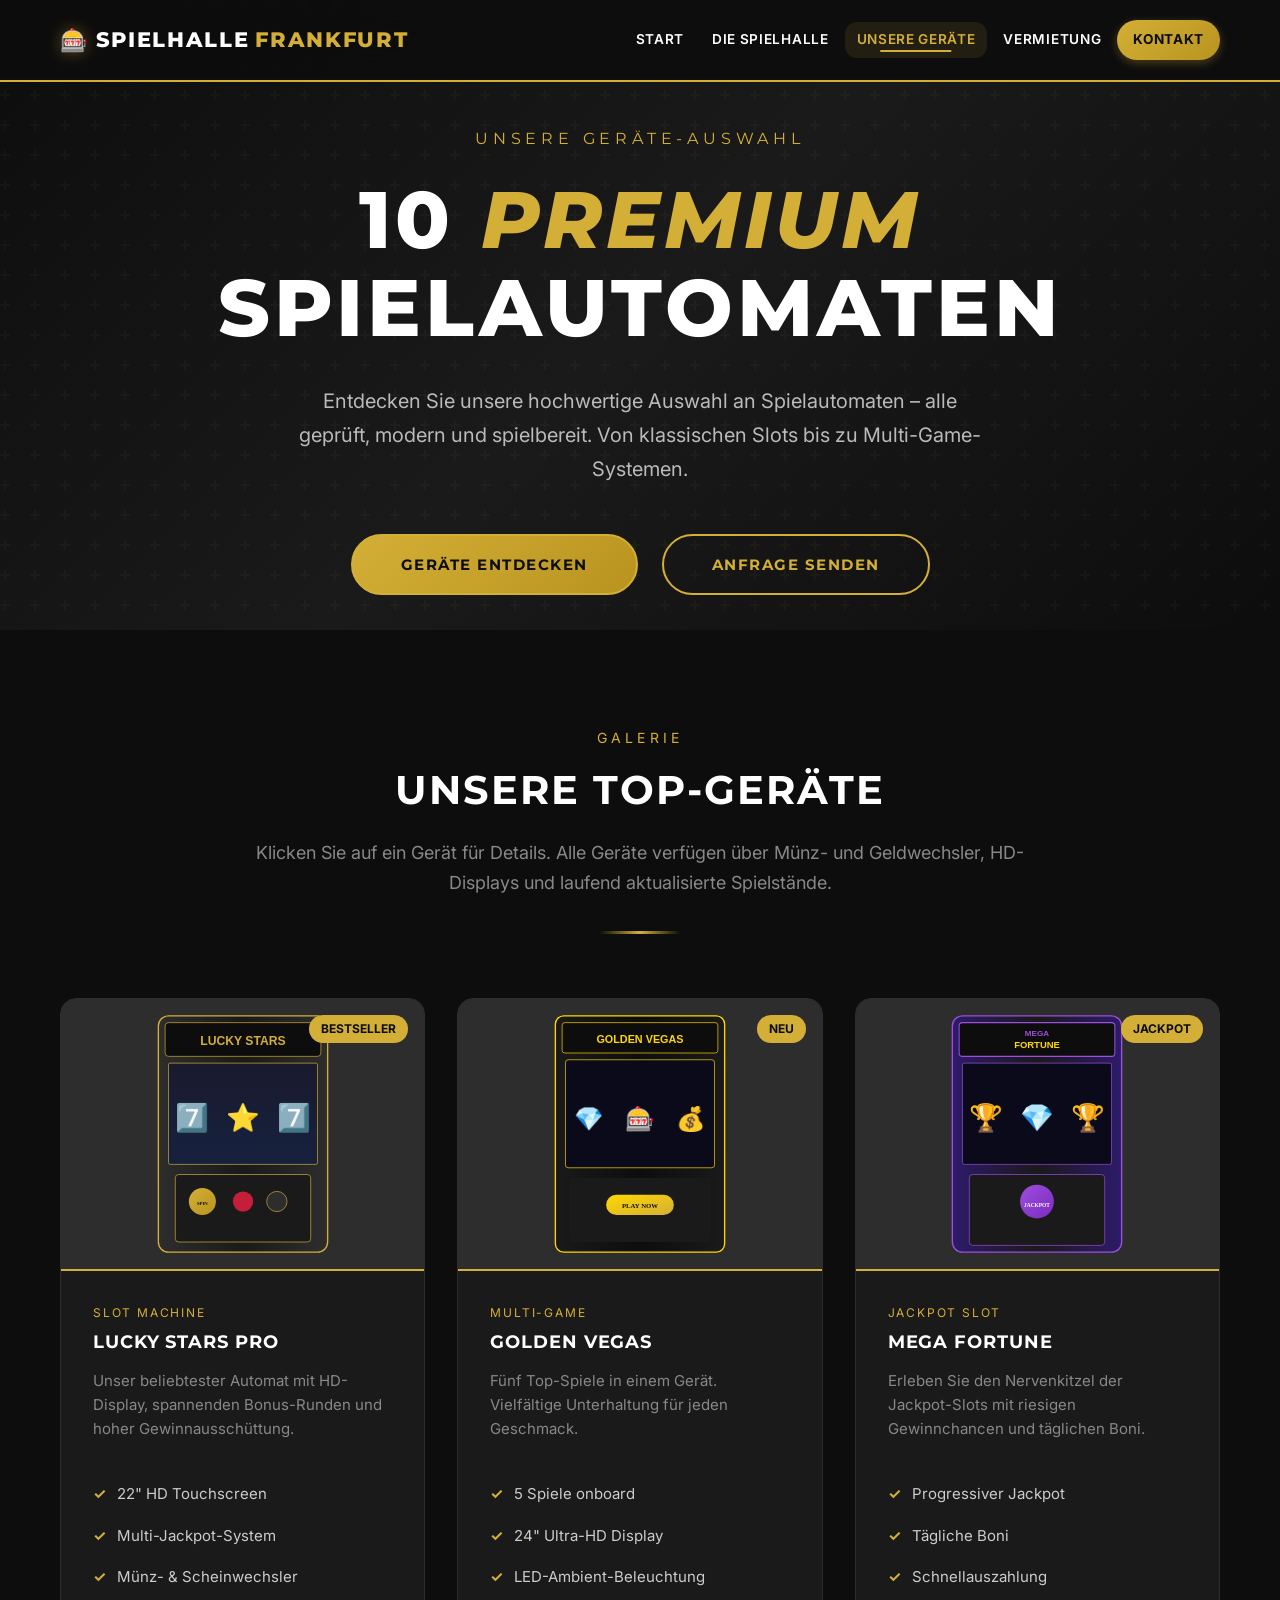
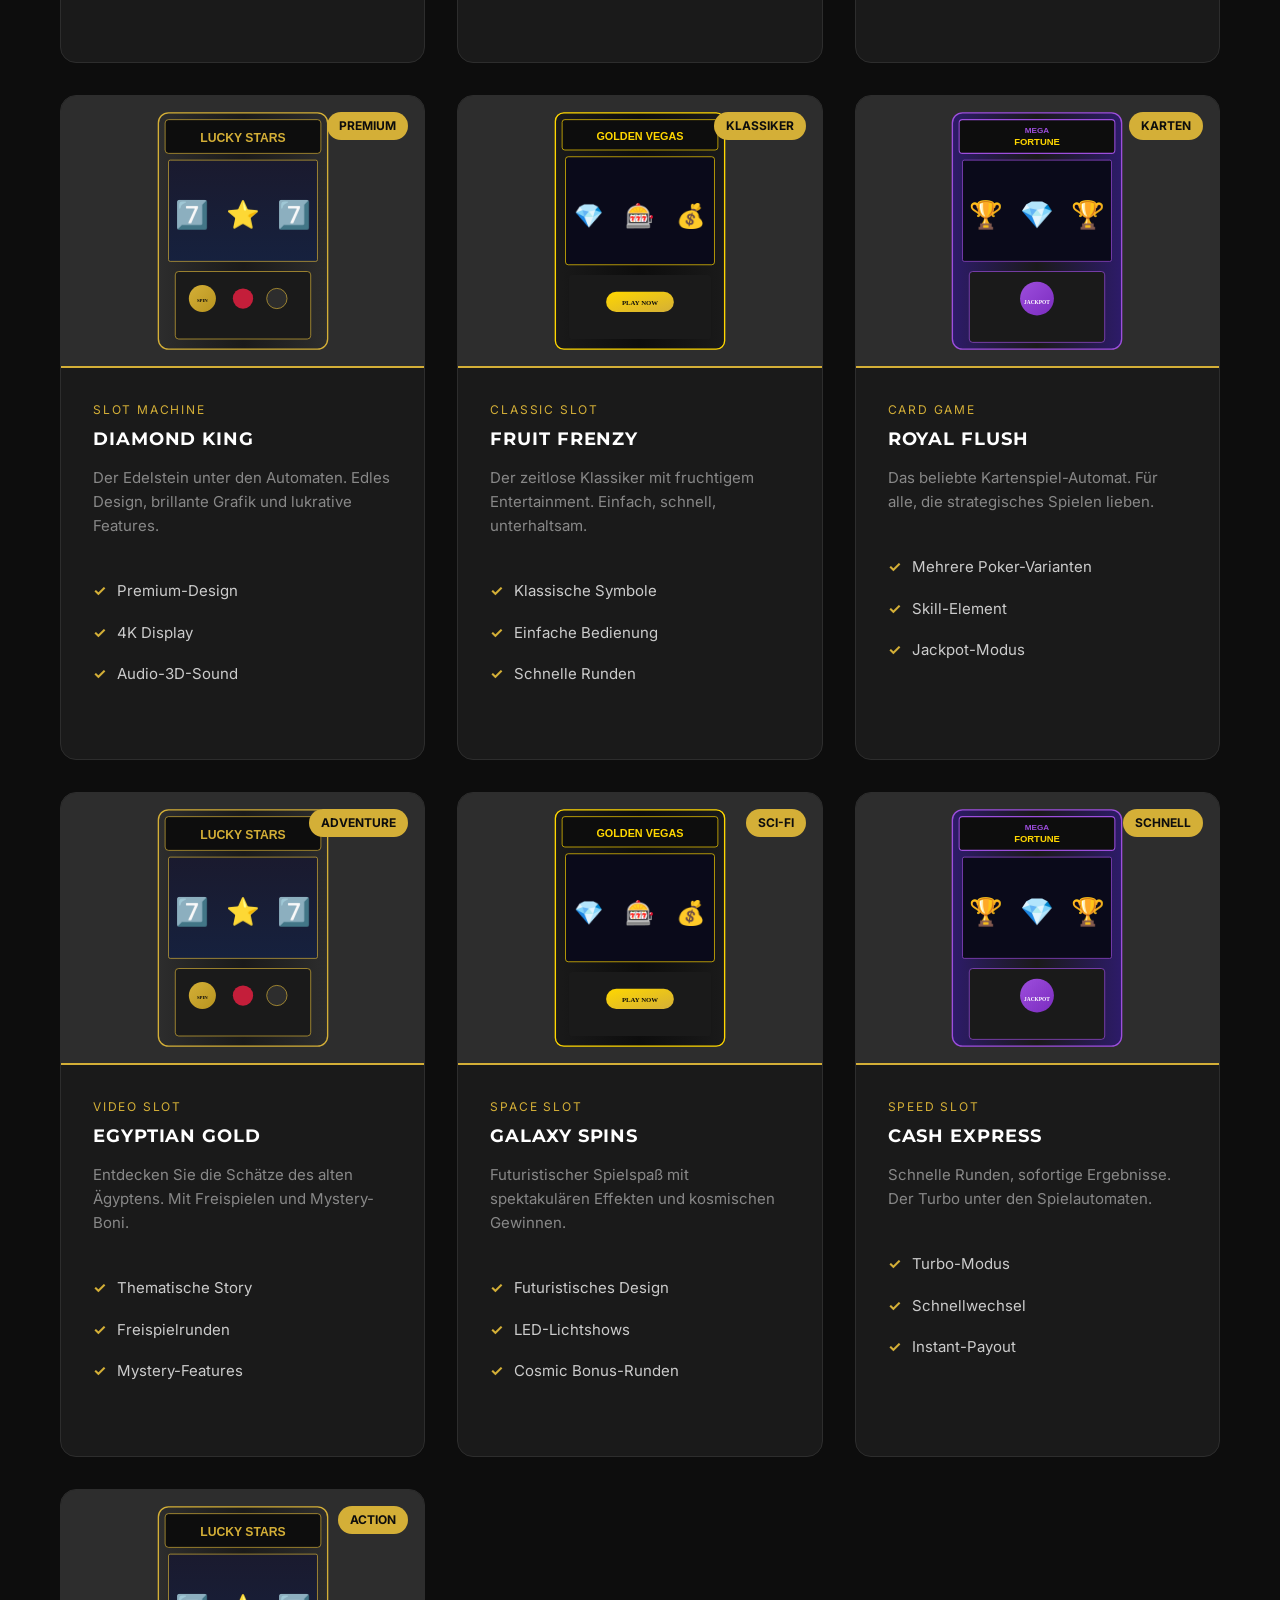
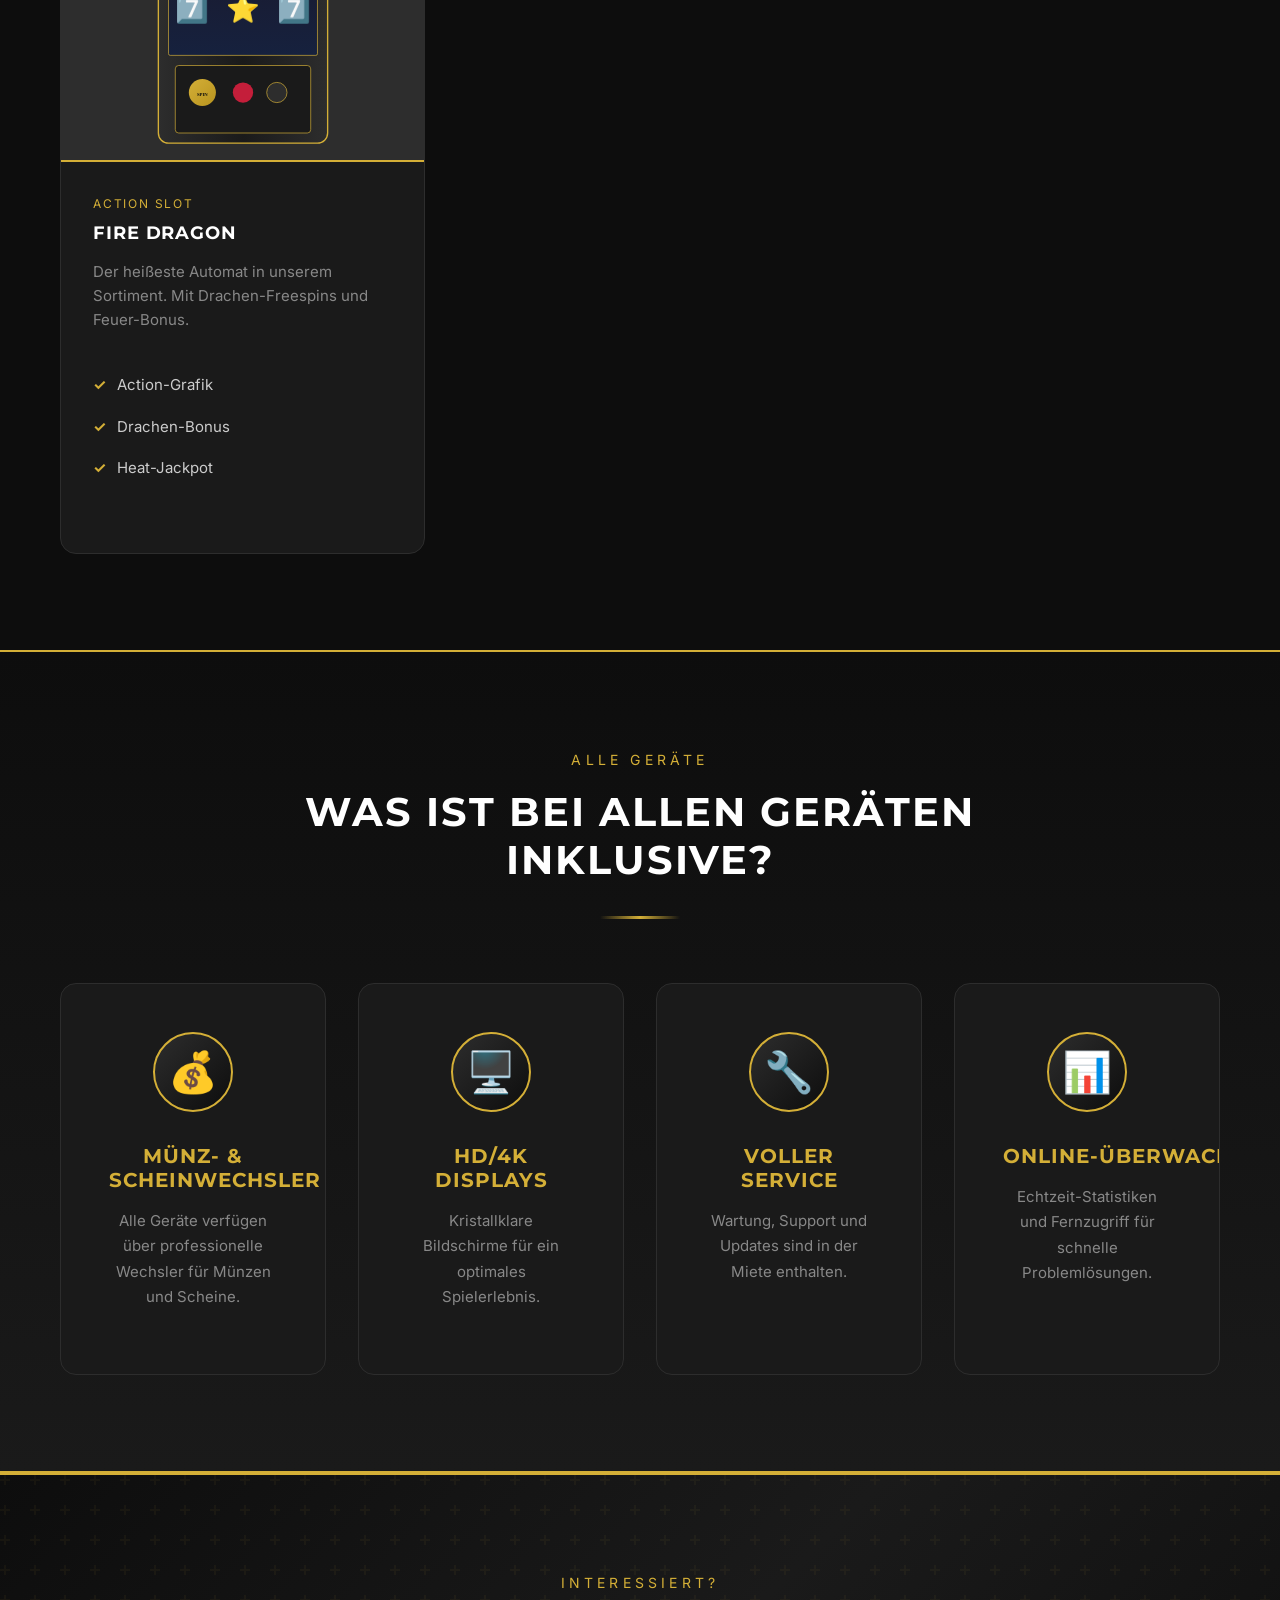
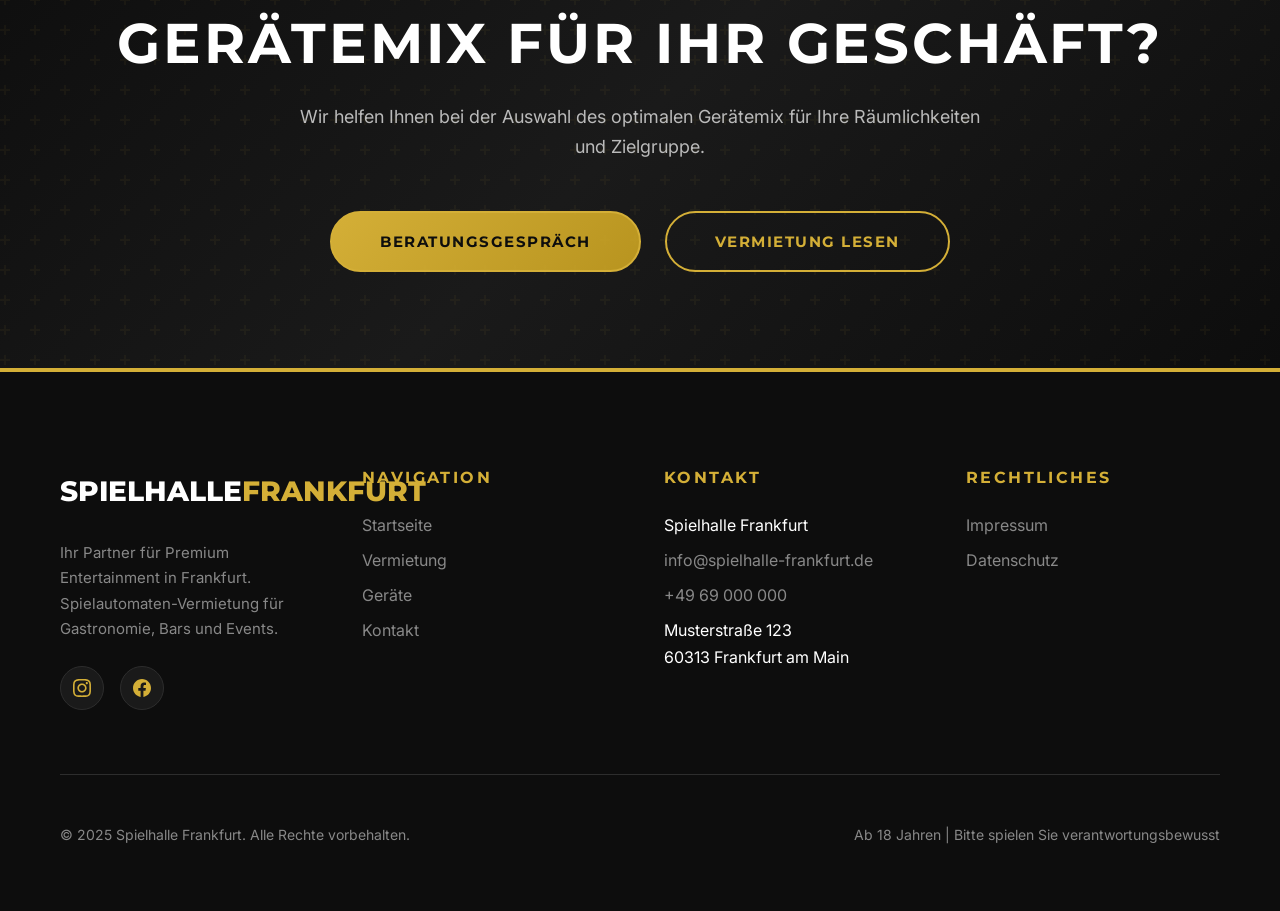
==== commit 80988d03: "Remove: Platzhalter-Hinweis aus geraete.html entfernt" ====
--- a/geraete.html
+++ b/geraete.html
@@ -253,11 +253,6 @@
                     </div>
                 </div>
             </div>
-            
-            <div class="todo-note" style="margin-top: 3rem;">
-                <strong>Hinweis:</strong> Diese Platzhalterbilder zeigen stilisierte Spielautomaten. 
-                Für den Live-Betrieb können eigene Gerätefotos in <code>/images/geraete/</code> hochgeladen werden.
-            </div>
         </div>
     </section>
 
--- a/css/style.css
+++ b/css/style.css
@@ -516,7 +516,6 @@
 .hero__content {
     position: relative;
     z-index: 1;
-    max-width: 900px;
     text-align: center;
 }
 
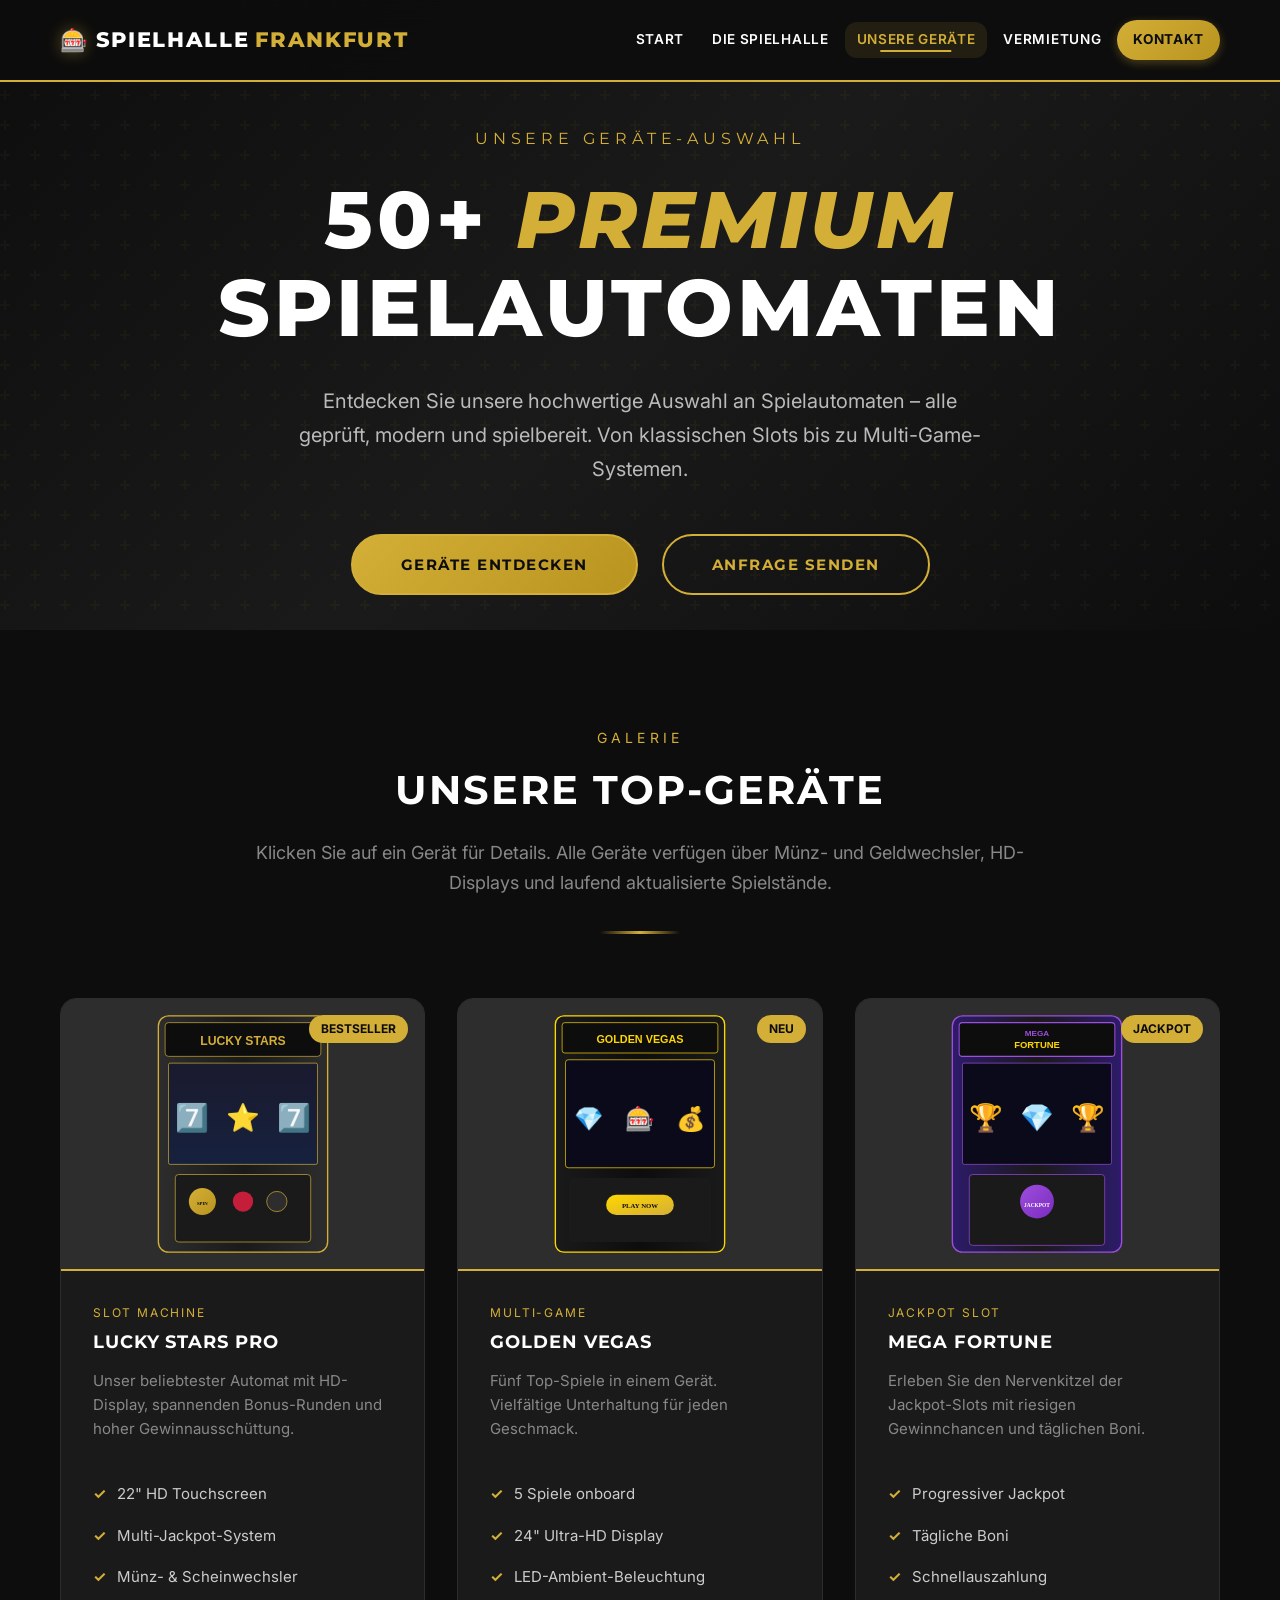
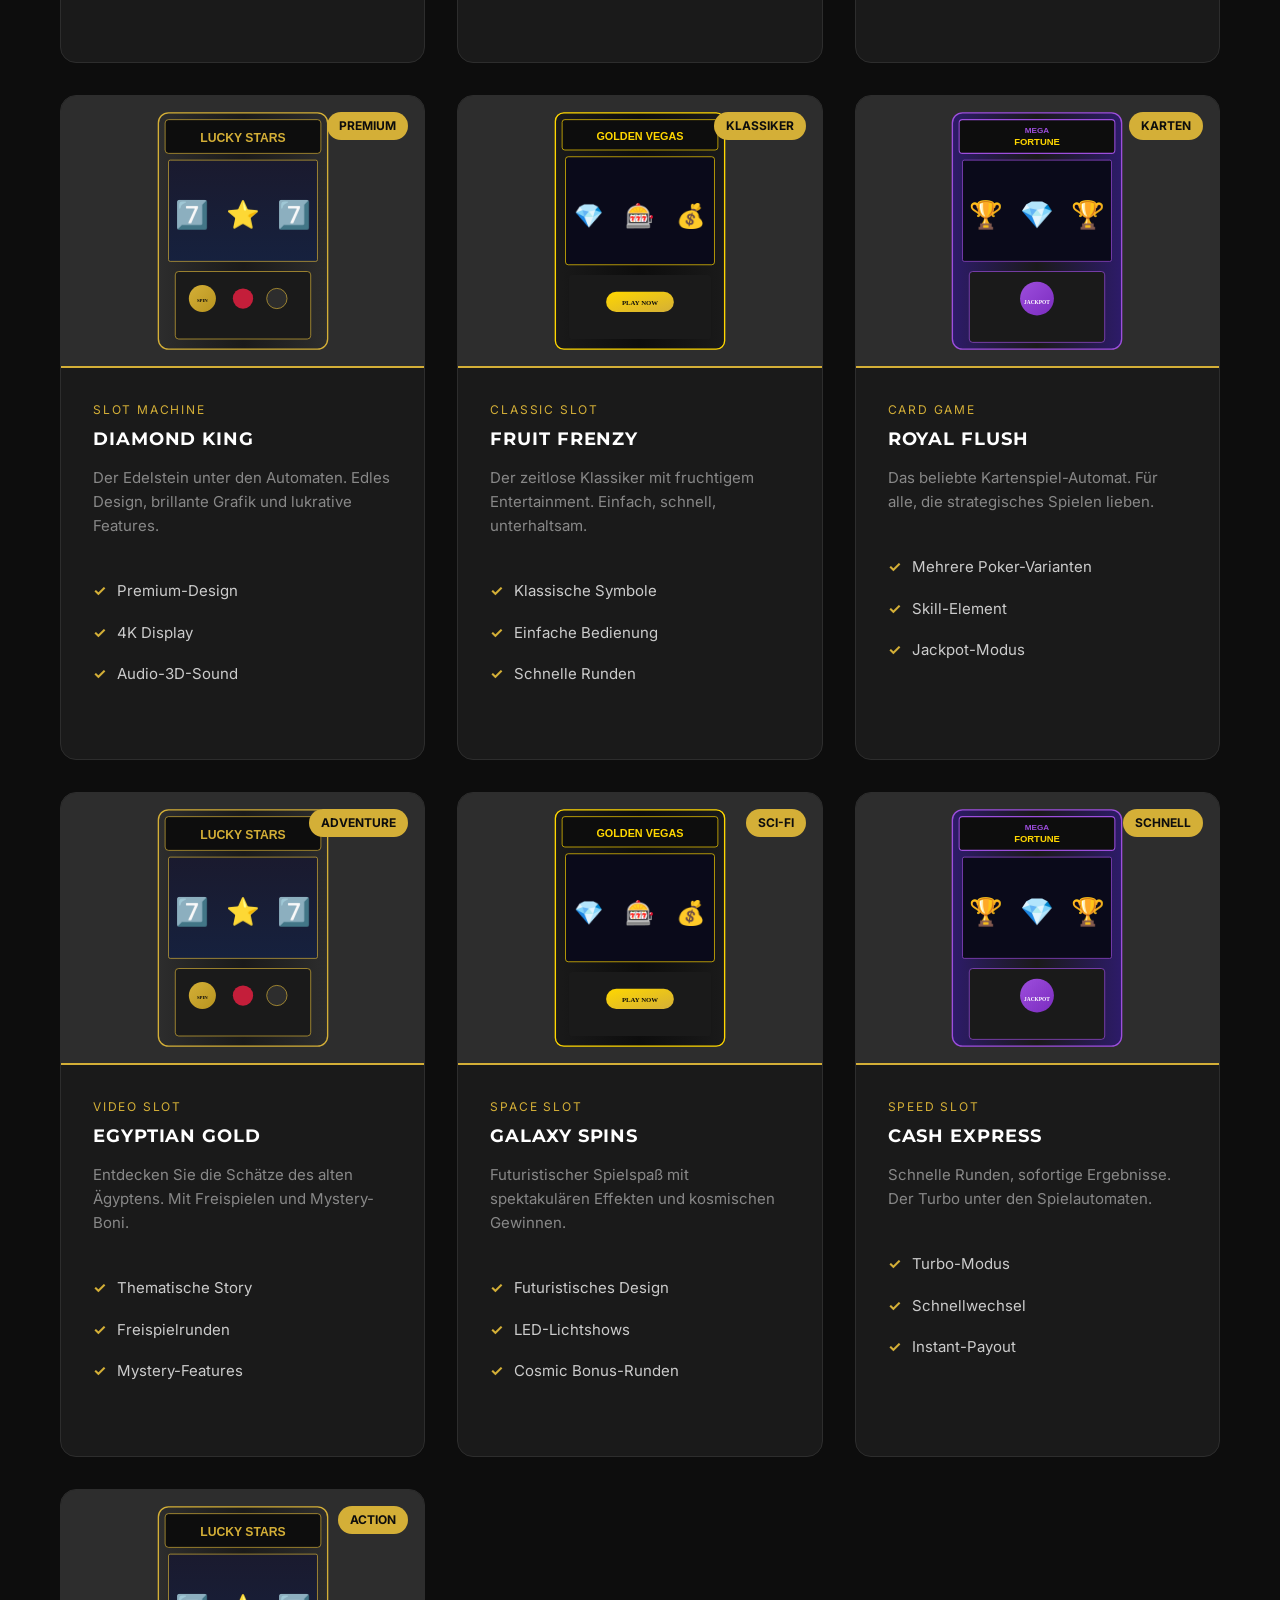
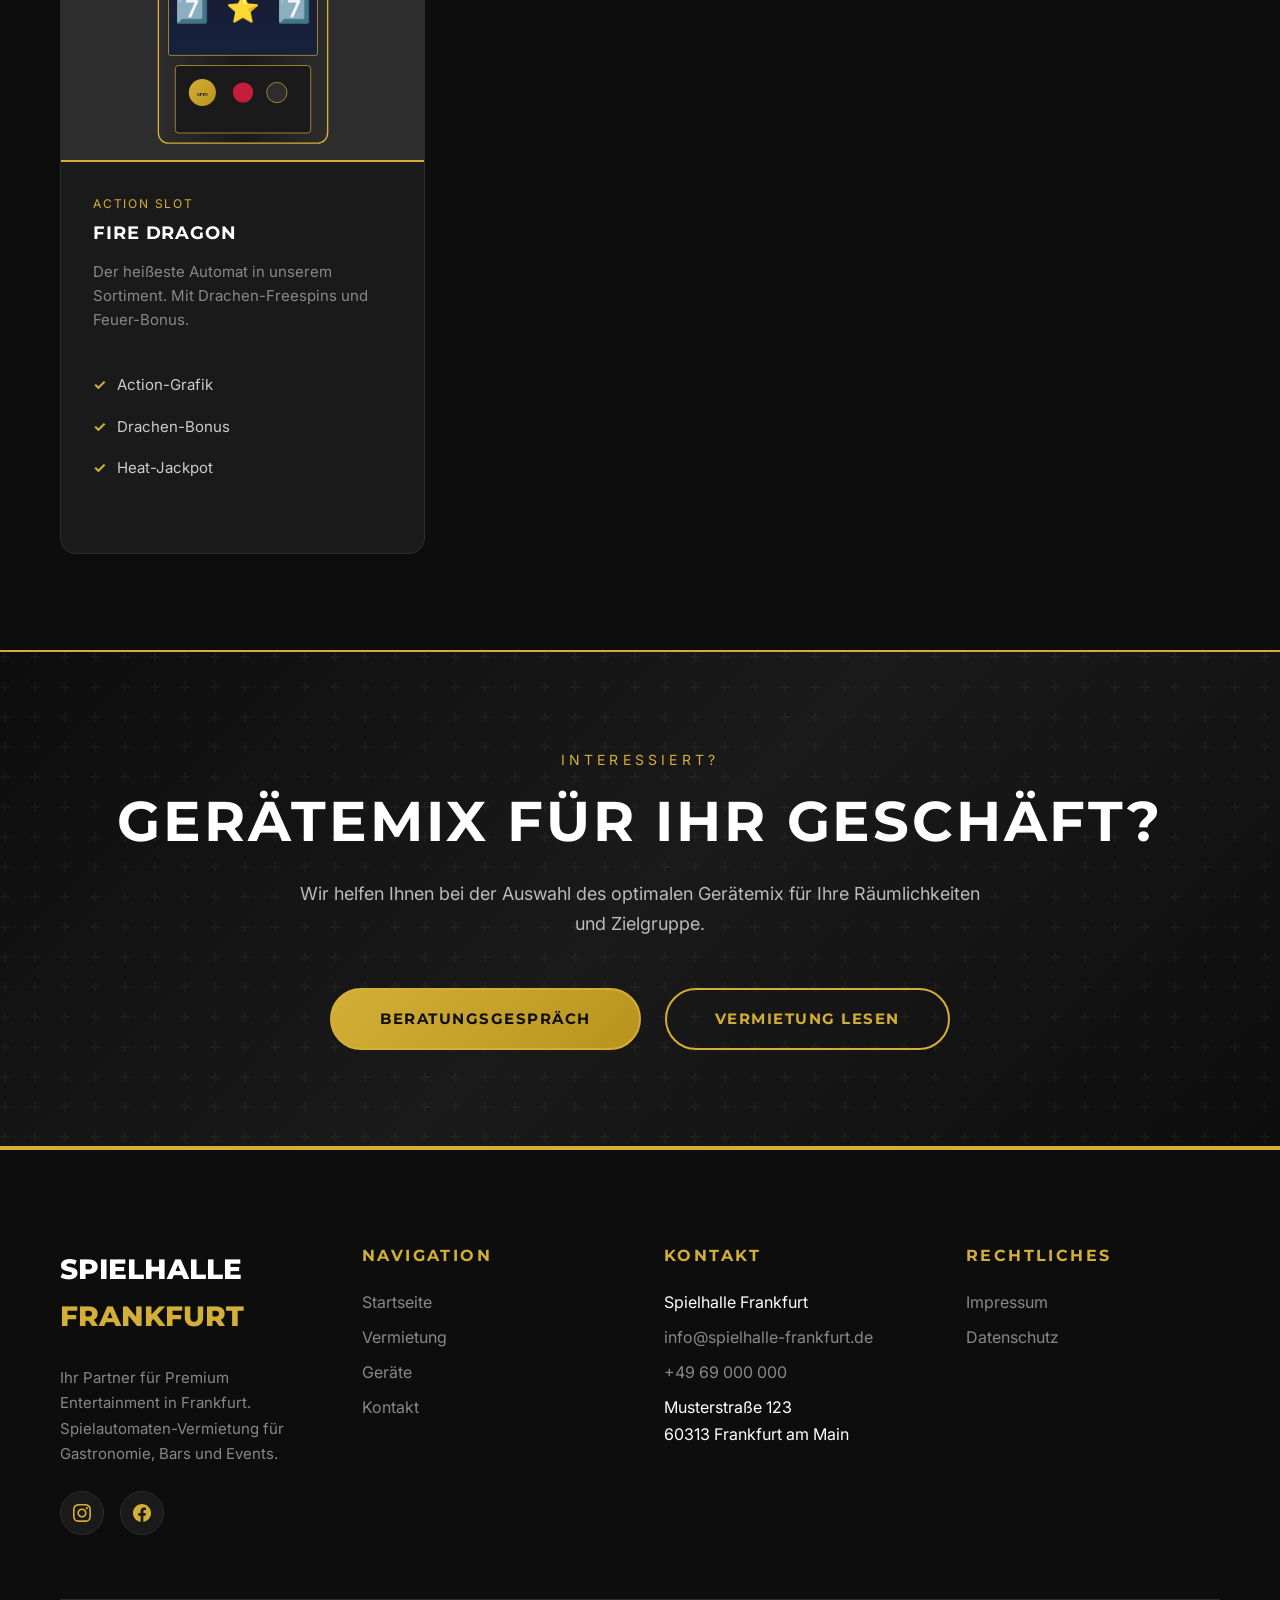
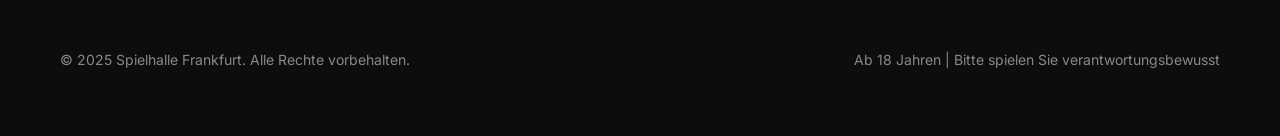
==== commit f6bebe73: "revision" ====
--- a/geraete.html
+++ b/geraete.html
@@ -48,7 +48,7 @@
             <div class="hero__content">
                 <p class="hero__subtitle">Unsere Geräte-Auswahl</p>
                 <h1 class="hero__title">
-                    10 <span>Premium</span> Spielautomaten
+                    50+ <span>Premium</span> Spielautomaten
                 </h1>
                 <p class="hero__text">
                     Entdecken Sie unsere hochwertige Auswahl an Spielautomaten – 
@@ -256,41 +256,6 @@
         </div>
     </section>
 
-    <section class="section section--gold-accent">
-        <div class="container">
-            <header class="section-header">
-                <p class="section-header__label">Alle Geräte</p>
-                <h2 class="section-header__title">Was ist bei allen Geräten inklusive?</h2>
-                <div class="section-header__line"></div>
-            </header>
-            
-            <div class="feature-grid">
-                <div class="feature-card">
-                    <div class="feature-card__icon">💰</div>
-                    <h3 class="feature-card__title">Münz- & Scheinwechsler</h3>
-                    <p class="feature-card__text">Alle Geräte verfügen über professionelle Wechsler für Münzen und Scheine.</p>
-                </div>
-                
-                <div class="feature-card">
-                    <div class="feature-card__icon">🖥️</div>
-                    <h3 class="feature-card__title">HD/4K Displays</h3>
-                    <p class="feature-card__text">Kristallklare Bildschirme für ein optimales Spielerlebnis.</p>
-                </div>
-                
-                <div class="feature-card">
-                    <div class="feature-card__icon">🔧</div>
-                    <h3 class="feature-card__title">Voller Service</h3>
-                    <p class="feature-card__text">Wartung, Support und Updates sind in der Miete enthalten.</p>
-                </div>
-                
-                <div class="feature-card">
-                    <div class="feature-card__icon">📊</div>
-                    <h3 class="feature-card__title">Online-Überwachung</h3>
-                    <p class="feature-card__text">Echtzeit-Statistiken und Fernzugriff für schnelle Problemlösungen.</p>
-                </div>
-            </div>
-        </div>
-    </section>
 
     <section class="cta-section">
         <div class="container">
--- a/css/style.css
+++ b/css/style.css
@@ -1145,8 +1145,20 @@
    ======================================== */
 .target-grid {
     display: grid;
-    grid-template-columns: repeat(auto-fit, minmax(200px, 1fr));
+    grid-template-columns: repeat(3, 1fr);
     gap: var(--space-lg);
+}
+
+@media (max-width: 900px) {
+    .target-grid {
+        grid-template-columns: repeat(2, 1fr);
+    }
+}
+
+@media (max-width: 600px) {
+    .target-grid {
+        grid-template-columns: 1fr;
+    }
 }
 
 .target-card {
@@ -1250,6 +1262,7 @@
 
 .footer-logo span {
     color: var(--color-gold);
+    display: block;
 }
 
 .footer-text {
